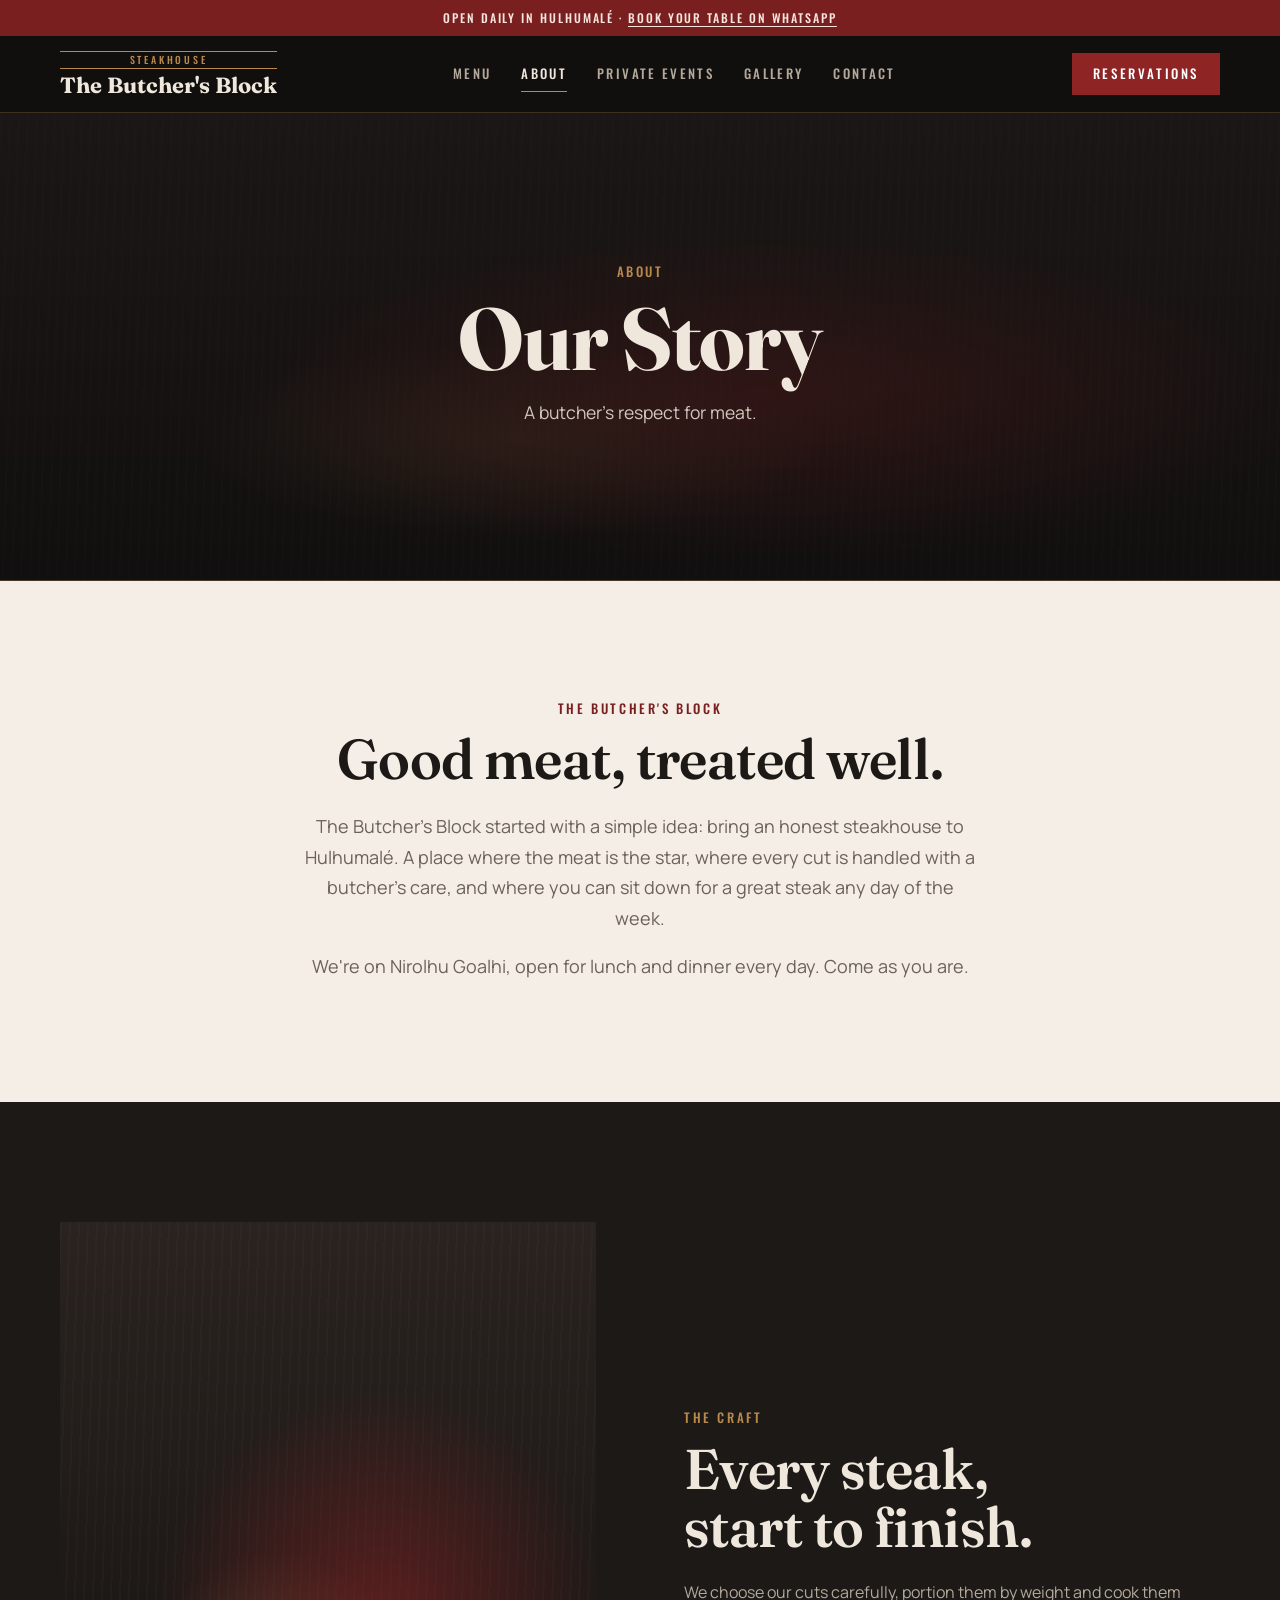
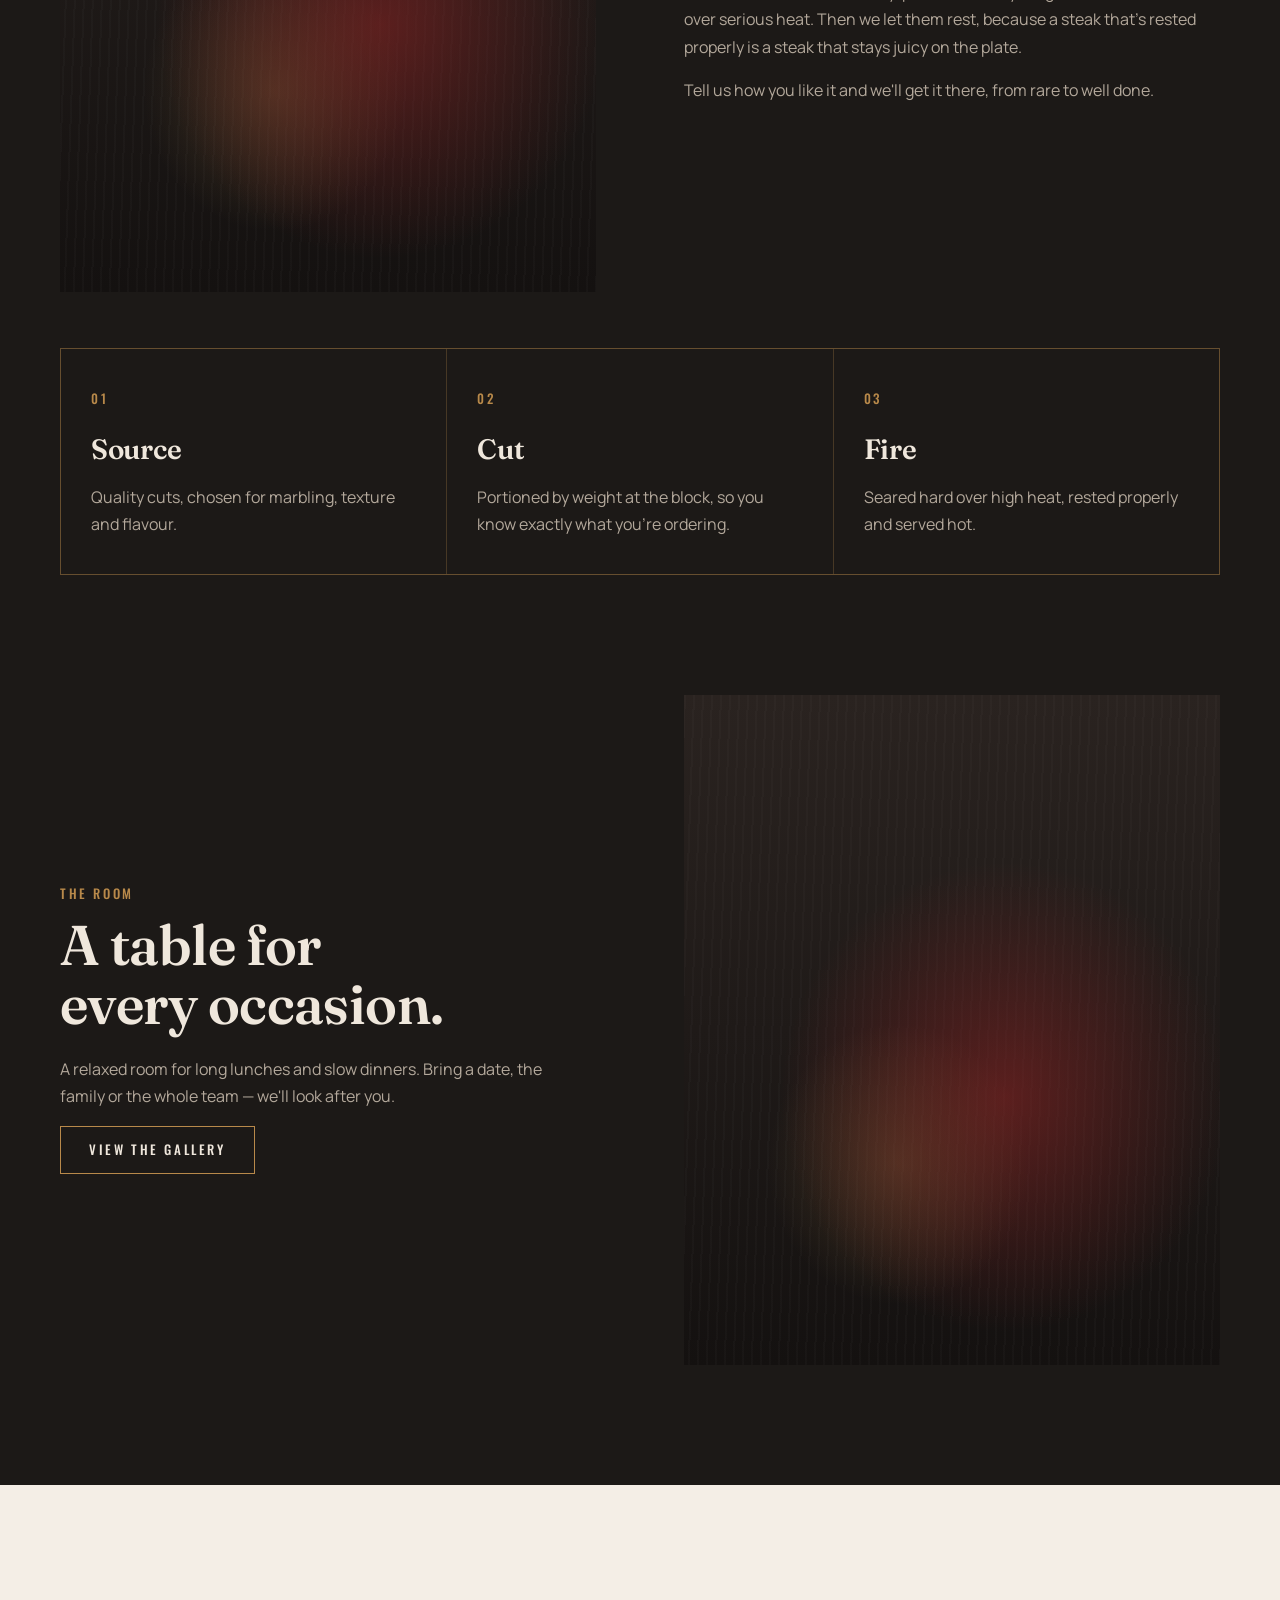
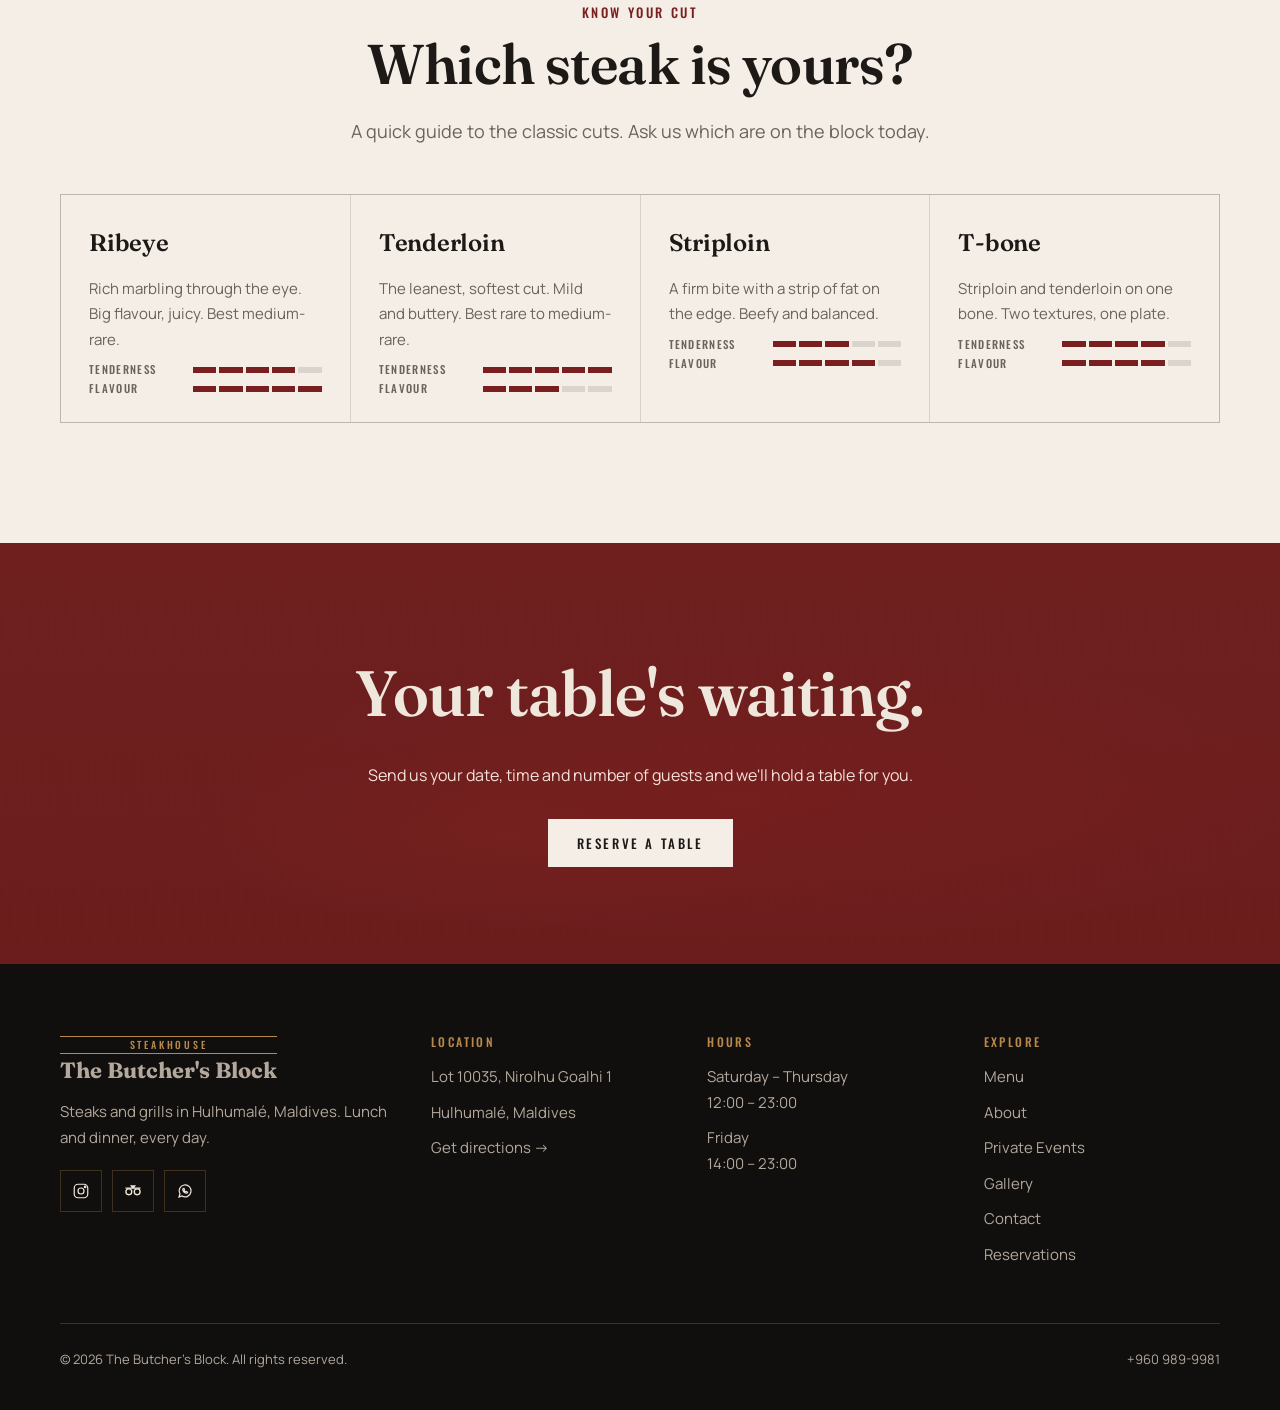
==== about.html @ bde35839 "Build The Butcher's Block multi-page website Home, Menu, About, Private Events, Gallery, Reservation" ====
<!doctype html>
<html lang="en" class="no-js">
<head>
<meta charset="utf-8">
<meta name="viewport" content="width=device-width,initial-scale=1,viewport-fit=cover">
<title>About | The Butcher's Block, Hulhumalé</title>
<meta name="description" content="The story of The Butcher&#x27;s Block, a steakhouse in Hulhumalé built on a butcher&#x27;s respect for meat.">
<meta property="og:title" content="About | The Butcher's Block, Hulhumalé">
<meta property="og:description" content="The story of The Butcher&#x27;s Block, a steakhouse in Hulhumalé built on a butcher&#x27;s respect for meat.">
<meta property="og:image" content="assets/images/hero.jpg">
<meta name="theme-color" content="#1C1917">
<link rel="icon" href="assets/images/favicon.png">
<link rel="preconnect" href="https://fonts.googleapis.com">
<link rel="preconnect" href="https://fonts.gstatic.com" crossorigin>
<link rel="stylesheet" href="https://fonts.googleapis.com/css2?family=Fraunces:ital,opsz,wght@0,9..144,500;0,9..144,600;0,9..144,700;1,9..144,500&family=Manrope:wght@400;600;700&family=Oswald:wght@500&display=swap">
<link rel="stylesheet" href="assets/css/style.css">
</head>
<body>
<a class="skip" href="#main">Skip to content</a>
<div class="announce">Open daily in Hulhumalé · <a href="reservations.html">Book your table on WhatsApp</a></div>
<header class="site-header"><div class="wrap">
  <a class="logo" href="index.html" aria-label="The Butcher's Block, home"><img src="assets/images/logo.png" alt="The Butcher's Block" width="160" height="52"><span class="wordmark"><span>STEAKHOUSE</span><strong>The Butcher's Block</strong></span></a>
  <nav class="main-nav" aria-label="Main"><ul><li><a href="menu.html">Menu</a></li><li><a href="about.html" aria-current="page">About</a></li><li><a href="private-events.html">Private Events</a></li><li><a href="gallery.html">Gallery</a></li><li><a href="contact.html">Contact</a></li></ul></nav>
  <a class="btn btn-primary btn-sm header-cta" href="reservations.html">Reservations</a>
  <button class="menu-toggle" type="button" aria-label="Open menu" aria-expanded="false" aria-controls="mobile-nav"><span></span></button>
</div></header>
<nav class="mobile-nav" id="mobile-nav" aria-label="Mobile">
  <ul><li><a href="index.html">Home</a></li><li><a href="menu.html">Menu</a></li><li><a href="about.html">About</a></li><li><a href="private-events.html">Private Events</a></li><li><a href="gallery.html">Gallery</a></li><li><a href="contact.html">Contact</a></li><li><a href="reservations.html">Reservations</a></li></ul>
  <div class="meta">
    <span class="status-pill" data-open-status>Checking hours…</span>
    <span>Lot 10035, Nirolhu Goalhi 1, Hulhumalé</span>
    <a href="tel:+9609899981">+960 989-9981</a>
  </div>
</nav>
<main id="main">
<section class="banner"><div class="photo" role="img" aria-label="Chef slicing a steak" style="--img:url('assets/images/about-banner.jpg')"></div><div class="wrap">
  <span class="eyebrow">About</span><h1>Our Story</h1><p>A butcher's respect for meat.</p>
</div></section>

<section class="section light"><div class="wrap intro reveal">
  <span class="eyebrow">The Butcher's Block</span>
  <h2>Good meat, treated well.</h2>
  <p class="muted">The Butcher's Block started with a simple idea: bring an honest steakhouse to Hulhumalé. A place where the meat is the star, where every cut is handled with a butcher's care, and where you can sit down for a great steak any day of the week.</p>
  <p class="muted">We're on Nirolhu Goalhi, open for lunch and dinner every day. Come as you are.</p>
</div></section>

<section class="section"><div class="wrap split reveal">
  <div class="photo" role="img" aria-label="Chef&#x27;s hands with knife and board" style="--img:url('assets/images/about-1.jpg')"></div>
  <div class="copy">
    <span class="eyebrow">The craft</span>
    <h2>Every steak, start to finish.</h2>
    <p>We choose our cuts carefully, portion them by weight and cook them over serious heat. Then we let them rest, because a steak that's rested properly is a steak that stays juicy on the plate.</p>
    <p>Tell us how you like it and we'll get it there, from rare to well done.</p>
  </div>
</div>
<div class="wrap">
  <div class="values reveal">
    <article><span class="num">01</span><h3>Source</h3><p>Quality cuts, chosen for marbling, texture and flavour.</p></article>
    <article><span class="num">02</span><h3>Cut</h3><p>Portioned by weight at the block, so you know exactly what you're ordering.</p></article>
    <article><span class="num">03</span><h3>Fire</h3><p>Seared hard over high heat, rested properly and served hot.</p></article>
  </div>
</div></section>

<section class="section" style="padding-top:0"><div class="wrap split reverse reveal">
  <div class="photo" role="img" aria-label="The dining room" style="--img:url('assets/images/about-2.jpg')"></div>
  <div class="copy">
    <span class="eyebrow">The room</span>
    <h2>A table for every occasion.</h2>
    <p>A relaxed room for long lunches and slow dinners. Bring a date, the family or the whole team — we'll look after you.</p>
    <div class="btn-row"><a class="btn btn-outline" href="gallery.html">View the gallery</a></div>
  </div>
</div></section>

<section class="section light"><div class="wrap">
  <div class="intro reveal" style="margin-bottom:48px"><span class="eyebrow">Know your cut</span><h2>Which steak is yours?</h2><p class="muted">A quick guide to the classic cuts. Ask us which are on the block today.</p></div>
  <div class="guide reveal">
    <article><h3>Ribeye</h3><p>Rich marbling through the eye. Big flavour, juicy. Best medium-rare.</p><div class="meter"><span>Tenderness</span><span class="bar"><i class="on"></i><i class="on"></i><i class="on"></i><i class="on"></i><i></i></span><span>Flavour</span><span class="bar"><i class="on"></i><i class="on"></i><i class="on"></i><i class="on"></i><i class="on"></i></span></div></article>
    <article><h3>Tenderloin</h3><p>The leanest, softest cut. Mild and buttery. Best rare to medium-rare.</p><div class="meter"><span>Tenderness</span><span class="bar"><i class="on"></i><i class="on"></i><i class="on"></i><i class="on"></i><i class="on"></i></span><span>Flavour</span><span class="bar"><i class="on"></i><i class="on"></i><i class="on"></i><i></i><i></i></span></div></article>
    <article><h3>Striploin</h3><p>A firm bite with a strip of fat on the edge. Beefy and balanced.</p><div class="meter"><span>Tenderness</span><span class="bar"><i class="on"></i><i class="on"></i><i class="on"></i><i></i><i></i></span><span>Flavour</span><span class="bar"><i class="on"></i><i class="on"></i><i class="on"></i><i class="on"></i><i></i></span></div></article>
    <article><h3>T-bone</h3><p>Striploin and tenderloin on one bone. Two textures, one plate.</p><div class="meter"><span>Tenderness</span><span class="bar"><i class="on"></i><i class="on"></i><i class="on"></i><i class="on"></i><i></i></span><span>Flavour</span><span class="bar"><i class="on"></i><i class="on"></i><i class="on"></i><i class="on"></i><i></i></span></div></article>
  </div>
</div></section>

<section class="cta-band"><div class="photo" role="img" aria-label="Steak on the grill" style="--img:url('assets/images/cta.jpg')"></div><div class="wrap reveal">
  <h2>Your table's waiting.</h2><p>Send us your date, time and number of guests and we'll hold a table for you.</p><a class="btn btn-light" href="reservations.html">Reserve a table</a>
</div></section>
</main>
<footer class="site-footer"><div class="wrap">
  <div class="cols">
    <div><a class="logo" href="index.html" aria-label="The Butcher's Block, home"><img src="assets/images/logo.png" alt="The Butcher's Block" width="160" height="52"><span class="wordmark"><span>STEAKHOUSE</span><strong>The Butcher's Block</strong></span></a><p>Steaks and grills in Hulhumalé, Maldives. Lunch and dinner, every day.</p>
      <div class="social"><a href="https://www.instagram.com/thebutchersblock.mv" target="_blank" rel="noopener" aria-label="Instagram"><svg width="18" height="18" viewBox="0 0 24 24" fill="none" stroke="currentColor" stroke-width="1.6"><rect x="3" y="3" width="18" height="18" rx="5"/><circle cx="12" cy="12" r="4"/><circle cx="17.5" cy="6.5" r="1" fill="currentColor"/></svg></a><a href="https://www.tripadvisor.com/Restaurant_Review-g1938013-d34587380-Reviews-The_Butcher_s_Block-Hulhumale.html" target="_blank" rel="noopener" aria-label="TripAdvisor"><svg width="20" height="20" viewBox="0 0 24 24" fill="none" stroke="currentColor" stroke-width="1.6"><circle cx="7" cy="13" r="3.5"/><circle cx="17" cy="13" r="3.5"/><path d="M3 8.5h18M12 8.5 10 6h4z"/></svg></a><a href="https://wa.me/9609899981" target="_blank" rel="noopener" aria-label="WhatsApp"><svg width="18" height="18" viewBox="0 0 24 24" fill="none" stroke="currentColor" stroke-width="1.6"><path d="M4 20l1.3-4A8 8 0 1 1 8 18.7z"/><path d="M9 9.5c0 3 2.5 5.5 5.5 5.5l1-1.5-2-1-1 .8a4 4 0 0 1-1.8-1.8l.8-1-1-2z"/></svg></a></div>
    </div>
    <div><h4>Location</h4><ul><li>Lot 10035, Nirolhu Goalhi 1</li><li>Hulhumalé, Maldives</li><li><a href="https://www.google.com/maps/search/?api=1&query=The+Butcher%27s+Block+Hulhumale" target="_blank" rel="noopener">Get directions →</a></li></ul></div>
    <div><h4>Hours</h4><ul><li>Saturday – Thursday<br>12:00 – 23:00</li><li>Friday<br>14:00 – 23:00</li></ul></div>
    <div><h4>Explore</h4><ul><li><a href="menu.html">Menu</a></li><li><a href="about.html">About</a></li><li><a href="private-events.html">Private Events</a></li><li><a href="gallery.html">Gallery</a></li><li><a href="contact.html">Contact</a></li><li><a href="reservations.html">Reservations</a></li></ul></div>
  </div>
  <div class="legal"><span>© <span data-year>2026</span> The Butcher's Block. All rights reserved.</span><span><a href="tel:+9609899981">+960 989-9981</a></span></div>
</div></footer>
<nav class="dock" aria-label="Quick actions">
  <a href="menu.html"><svg width="20" height="20" viewBox="0 0 24 24" fill="none" stroke="currentColor" stroke-width="1.6"><path d="M5 4h14v16H5zM8 8h8M8 12h8M8 16h5"/></svg>Menu</a>
  <a href="tel:+9609899981"><svg width="20" height="20" viewBox="0 0 24 24" fill="none" stroke="currentColor" stroke-width="1.6"><path d="M5 4h4l2 5-3 2a11 11 0 0 0 5 5l2-3 5 2v4a2 2 0 0 1-2 2A16 16 0 0 1 3 6a2 2 0 0 1 2-2z"/></svg>Call</a>
  <a href="https://www.google.com/maps/search/?api=1&query=The+Butcher%27s+Block+Hulhumale" target="_blank" rel="noopener"><svg width="20" height="20" viewBox="0 0 24 24" fill="none" stroke="currentColor" stroke-width="1.6"><path d="M12 21s-7-6.2-7-11a7 7 0 0 1 14 0c0 4.8-7 11-7 11z"/><circle cx="12" cy="10" r="2.5"/></svg>Directions</a>
  <a class="res" href="reservations.html">Reserve</a>
</nav>
<script src="assets/js/main.js"></script>
</body>
</html>
---- assets/css/style.css ----
/* The Butcher's Block — site styles */
:root{
  --oxblood:#7A1F1F; --charcoal:#1C1917; --smoke:#26211E; --ink:#110f0e;
  --brass:#B8894A; --bone:#F4EEE6; --ash:#6B625A; --ember:#8E2424; --ember-h:#6E1A1A;
  --on-dark:#EFE7DC; --on-dark-muted:#B3A89B; --line:rgba(184,137,74,.28); --line-light:rgba(28,25,23,.14);
  --display:"Fraunces", Georgia, "Times New Roman", serif;
  --label:"Oswald", "Arial Narrow", Arial, sans-serif;
  --body:"Manrope", system-ui, -apple-system, "Segoe UI", sans-serif;
  --ease:cubic-bezier(.2,.7,.2,1);
  --gut:16px; --header:76px;
  /* Placeholder shown wherever a photo file is not yet in assets/images */
  --ph:radial-gradient(60% 50% at 60% 60%, rgba(142,36,36,.55), transparent 70%),
       radial-gradient(35% 30% at 40% 70%, rgba(184,137,74,.25), transparent 70%),
       repeating-linear-gradient(92deg, rgba(255,255,255,.02) 0 2px, transparent 2px 9px),
       linear-gradient(180deg,#2a2320,#141110);
}
@media (min-width:768px){:root{--gut:40px}}
*{box-sizing:border-box}
html{scroll-behavior:smooth}
body{margin:0;background:var(--charcoal);color:var(--on-dark);font:400 16px/1.7 var(--body);-webkit-font-smoothing:antialiased;overflow-x:hidden}
img{max-width:100%;display:block}
a{color:inherit}
h1,h2,h3,h4{font-family:var(--display);font-weight:600;margin:0;letter-spacing:-.01em;text-wrap:balance}
p{margin:0 0 1em}
p:last-child{margin-bottom:0}
.wrap{max-width:1240px;margin-inline:auto;padding-inline:var(--gut)}
.narrow{max-width:820px}
.eyebrow{font:500 13px/1.2 var(--label);letter-spacing:.2em;text-transform:uppercase;color:var(--brass);margin-bottom:14px;display:block}
.skip{position:absolute;left:-999px}.skip:focus{left:16px;top:16px;z-index:999;background:var(--bone);color:var(--charcoal);padding:8px 12px}
:focus-visible{outline:2px solid var(--brass);outline-offset:3px}

/* ---------- Announcement bar ---------- */
.announce{background:var(--oxblood);color:#F6E6DF;font:500 12px/1.3 var(--label);letter-spacing:.16em;text-transform:uppercase;text-align:center;padding:10px var(--gut)}
.announce a{text-decoration:underline;text-underline-offset:3px}

/* ---------- Header ---------- */
.site-header{position:sticky;top:0;z-index:60;background:rgba(17,15,14,.96);backdrop-filter:blur(8px);border-bottom:1px solid var(--line)}
.site-header .wrap{display:flex;align-items:center;justify-content:space-between;height:var(--header);gap:20px}
.logo{display:flex;align-items:center;text-decoration:none;flex:none}
.logo img{height:52px;width:auto;display:none}
.logo .wordmark{display:flex;flex-direction:column;align-items:center;line-height:1}
.logo.has-img img{display:block}
.logo.has-img .wordmark{display:none}
.wordmark span{font:500 10px/1 var(--label);letter-spacing:.28em;color:var(--brass);border-block:1px solid var(--brass);padding-block:3px;width:100%;text-align:center}
.wordmark strong{font-family:var(--display);font-size:22px;font-weight:700;margin-top:5px;white-space:nowrap}
.main-nav{display:none}
.main-nav ul{list-style:none;margin:0;padding:0;display:flex;gap:30px}
.main-nav a{font:500 13px/1 var(--label);letter-spacing:.18em;text-transform:uppercase;text-decoration:none;color:var(--on-dark-muted);padding-block:8px;border-bottom:1px solid transparent;transition:color .2s,border-color .2s}
.main-nav a:hover,.main-nav a[aria-current="page"]{color:var(--on-dark);border-bottom-color:var(--brass)}
.header-cta{display:none}

.menu-toggle{background:none;border:0;color:var(--on-dark);width:48px;height:48px;display:grid;place-items:center;cursor:pointer;margin-right:-10px}
.menu-toggle span,.menu-toggle span::before,.menu-toggle span::after{display:block;width:26px;height:2px;background:currentColor;position:relative;transition:transform .3s var(--ease),background .2s}
.menu-toggle span::before,.menu-toggle span::after{content:"";position:absolute;left:0}
.menu-toggle span::before{top:-8px}.menu-toggle span::after{top:8px}
.nav-open .menu-toggle span{background:transparent}
.nav-open .menu-toggle span::before{transform:translateY(8px) rotate(45deg)}
.nav-open .menu-toggle span::after{transform:translateY(-8px) rotate(-45deg)}
@media (min-width:1080px){.main-nav,.header-cta{display:flex}.menu-toggle{display:none}}

.mobile-nav{position:fixed;inset:var(--header) 0 0 0;background:var(--ink);z-index:55;display:flex;flex-direction:column;justify-content:space-between;padding:32px var(--gut) calc(32px + env(safe-area-inset-bottom,0px));transform:translateX(100%);transition:transform .4s var(--ease);overflow-y:auto}
.nav-open .mobile-nav{transform:none}
.mobile-nav ul{list-style:none;margin:0;padding:0}
.mobile-nav li{border-bottom:1px solid var(--line)}
.mobile-nav a{display:block;padding:16px 0;font-family:var(--display);font-size:28px;text-decoration:none}
.mobile-nav .meta{color:var(--on-dark-muted);font-size:14px;margin-top:28px;display:grid;gap:14px}
@media (min-width:1080px){.mobile-nav{display:none}}
body.nav-open{overflow:hidden}

/* ---------- Buttons ---------- */
.btn{display:inline-flex;align-items:center;justify-content:center;gap:8px;min-height:48px;padding:0 28px;border-radius:0;font:500 13px/1 var(--label);letter-spacing:.2em;text-transform:uppercase;text-decoration:none;border:1px solid transparent;cursor:pointer;transition:background .2s,border-color .2s,color .2s}
.btn-primary{background:var(--ember);color:#fff}
.btn-primary:hover{background:var(--ember-h)}
.btn-outline{border-color:var(--brass);color:var(--on-dark);background:transparent}
.btn-outline:hover{background:rgba(184,137,74,.14)}
.btn-light{background:var(--bone);color:var(--charcoal)}
.btn-light:hover{background:#fff}
.btn-sm{min-height:42px;padding:0 20px}
.btn-row{display:flex;flex-wrap:wrap;gap:12px}
.textlink{font:500 13px/1 var(--label);letter-spacing:.18em;text-transform:uppercase;color:var(--brass);text-decoration:none;border-bottom:1px solid currentColor;padding-bottom:4px}
.textlink:hover{color:var(--on-dark)}

/* ---------- Photos (with built-in placeholder) ---------- */
.photo{position:relative;background-color:#1a1614;background-image:var(--img),var(--ph);background-size:cover;background-position:center;overflow:hidden}

/* ---------- Hero (home) ---------- */
.hero{position:relative;min-height:calc(100svh - var(--header) - 38px);display:grid;align-items:end;isolation:isolate}
.hero .photo{position:absolute;inset:0;z-index:-2}
.hero::after{content:"";position:absolute;inset:0;z-index:-1;background:linear-gradient(180deg,rgba(17,15,14,.25) 0%,rgba(17,15,14,.35) 45%,rgba(17,15,14,.92) 100%)}
.hero .wrap{padding-block:120px 72px;width:100%}
.hero h1{font-size:clamp(3rem,9vw,7rem);line-height:.95;font-weight:700;max-width:12ch}
.hero h1 em{font-style:italic;font-weight:500;color:var(--brass)}
.hero p.sub{font-size:clamp(1.05rem,2.2vw,1.3rem);color:var(--on-dark);opacity:.88;max-width:42ch;margin:22px 0 32px}

/* ---------- Page banner (interior pages) ---------- */
.banner{position:relative;min-height:clamp(320px,52vh,560px);display:grid;place-items:center;text-align:center;isolation:isolate;border-bottom:1px solid var(--line)}
.banner .photo{position:absolute;inset:0;z-index:-2}
.banner::after{content:"";position:absolute;inset:0;z-index:-1;background:rgba(17,15,14,.58)}
.banner .wrap{padding-block:80px}
.banner h1{font-size:clamp(2.75rem,8vw,5.5rem);line-height:1;font-weight:700}
.banner p{margin-top:16px;color:var(--on-dark);opacity:.85;font-size:1.1rem}

/* ---------- Sections ---------- */
.section{padding-block:80px}
@media (min-width:768px){.section{padding-block:120px}}
.section.tight{padding-block:64px}
.light{background:var(--bone);color:var(--charcoal)}
.light .eyebrow{color:var(--oxblood)}
.light .muted{color:var(--ash)}
.light .btn-outline{color:var(--charcoal);border-color:var(--charcoal)}
.light .btn-outline:hover{background:rgba(28,25,23,.06)}
.light .textlink{color:var(--oxblood)}
.muted{color:var(--on-dark-muted)}
.section h2{font-size:clamp(2.1rem,5vw,3.5rem);line-height:1.05;margin-bottom:22px}
.center{text-align:center}
.center .btn-row{justify-content:center}
.intro{max-width:760px;margin-inline:auto;text-align:center}
.intro p{font-size:1.125rem}
.divider{width:56px;height:1px;background:var(--brass);margin:28px auto}

/* Split: image + text, alternating */
.split{display:grid;gap:40px;align-items:center}
.split .photo{aspect-ratio:4/5}
.split .copy{max-width:520px}
.split .copy p{color:var(--on-dark-muted)}
.light .split .copy p{color:var(--ash)}
@media (min-width:900px){
  .split{grid-template-columns:1fr 1fr;gap:88px}
  .split.reverse .photo{order:2}
}

/* Feature tiles (home: explore) */
.tiles{display:grid;gap:16px}
@media (min-width:768px){.tiles{grid-template-columns:repeat(3,1fr)}}
.tile{position:relative;color:var(--on-dark);display:grid;align-items:end;aspect-ratio:3/4;text-decoration:none;isolation:isolate;overflow:hidden}
.tile .photo{position:absolute;inset:0;z-index:-2;transition:transform .8s var(--ease)}
.tile::after{content:"";position:absolute;inset:0;z-index:-1;background:linear-gradient(180deg,transparent 35%,rgba(17,15,14,.9))}
.tile:hover .photo{transform:scale(1.05)}
.tile .inner{padding:28px}
.tile .textlink{color:var(--brass)}
.tile h3{font-size:2rem;margin-bottom:10px}

/* Quote */
.quote{font-family:var(--display);font-style:italic;font-weight:500;font-size:clamp(1.6rem,3.6vw,2.6rem);line-height:1.25;max-width:24ch;margin:0 auto}
.quote-by{margin-top:24px;font:500 13px/1 var(--label);letter-spacing:.2em;text-transform:uppercase;color:var(--brass)}

/* Info strip (hours / address / contact) */
.info-strip{display:grid;gap:32px;text-align:center}
@media (min-width:768px){.info-strip{grid-template-columns:repeat(3,1fr)}}
.info-strip h3{font:500 13px/1 var(--label);letter-spacing:.2em;text-transform:uppercase;color:var(--oxblood);margin-bottom:14px}
.info-strip p{margin:0}

/* Values / method list */
.values{display:grid;gap:1px;background:var(--line);border:1px solid var(--line);margin-top:56px}
@media (min-width:768px){.values{grid-template-columns:repeat(3,1fr)}}
.values article{background:var(--charcoal);padding:36px 30px}
.values .num{font:500 13px/1 var(--label);letter-spacing:.2em;color:var(--brass)}
.values h3{font-size:1.75rem;margin:14px 0 10px}
.values p{color:var(--on-dark-muted);margin:0}

/* Cut guide */
.guide{display:grid;gap:1px;background:var(--line-light);border:1px solid var(--line-light)}
@media (min-width:600px){.guide{grid-template-columns:repeat(2,1fr)}}
@media (min-width:1024px){.guide{grid-template-columns:repeat(4,1fr)}}
.guide article{background:var(--bone);padding:28px;display:grid;gap:12px;align-content:start}
.guide h3{font-size:1.5rem}
.guide p{font-size:15px;color:var(--ash);margin:0}
.meter{display:grid;grid-template-columns:92px 1fr;gap:8px 12px;align-items:center;font:500 11px/1 var(--label);letter-spacing:.12em;text-transform:uppercase;color:var(--ash)}
.bar{display:grid;grid-template-columns:repeat(5,1fr);gap:3px}
.bar i{height:6px;background:rgba(28,25,23,.12)}
.bar i.on{background:var(--oxblood)}

/* ---------- Menu page ---------- */
.menu-tabs{display:flex;gap:4px;overflow-x:auto;justify-content:flex-start;border-bottom:1px solid var(--line);margin-bottom:48px;scrollbar-width:none;position:sticky;top:var(--header);background:var(--charcoal);z-index:5}
.menu-tabs::-webkit-scrollbar{display:none}
@media (min-width:768px){.menu-tabs{justify-content:center}}
.menu-tabs a{font:500 13px/1 var(--label);letter-spacing:.18em;text-transform:uppercase;text-decoration:none;color:var(--on-dark-muted);padding:18px 16px;border-bottom:2px solid transparent;white-space:nowrap}
.menu-tabs a:hover,.menu-tabs a.active{color:var(--on-dark);border-bottom-color:var(--ember)}
.menu-section{max-width:880px;margin:0 auto 80px;scroll-margin-top:calc(var(--header) + 72px)}
.menu-section > header{text-align:center;margin-bottom:40px}
.menu-section h2{font-size:clamp(2rem,4.5vw,3rem);margin-bottom:10px}
.menu-items{list-style:none;margin:0;padding:0;display:grid;gap:0}
@media (min-width:768px){.menu-items.two{grid-template-columns:1fr 1fr;column-gap:56px}}
.menu-items li{padding-block:20px;border-bottom:1px dashed rgba(184,137,74,.3)}
.menu-items .row{display:flex;align-items:baseline;gap:10px}
.menu-items .name{font-family:var(--display);font-size:1.25rem;font-weight:600}
.menu-items .lead{flex:1;border-bottom:2px dotted rgba(184,137,74,.35);transform:translateY(-5px);min-width:20px}
.menu-items .price{font:500 15px/1 var(--label);letter-spacing:.08em;color:var(--brass);font-variant-numeric:tabular-nums;white-space:nowrap}
.menu-items .desc{color:var(--on-dark-muted);font-size:15px;margin:6px 0 0}
.menu-items .tags{display:flex;gap:6px;margin-top:8px;flex-wrap:wrap}
.menu-items .tag{font:500 10px/1 var(--label);letter-spacing:.14em;text-transform:uppercase;border:1px solid var(--line);color:var(--brass);padding:4px 7px}
.menu-note{text-align:center;color:var(--on-dark-muted);font-size:14px;max-width:640px;margin:0 auto}

/* ---------- Gallery ---------- */
.gallery{display:grid;grid-template-columns:repeat(2,1fr);gap:8px}
@media (min-width:900px){.gallery{grid-template-columns:repeat(4,1fr);gap:12px}}
.gallery button{padding:0;border:0;background:none;cursor:zoom-in;aspect-ratio:1;display:block}
.gallery button.tall{grid-row:span 2;aspect-ratio:auto}
.gallery button.wide{grid-column:span 2;aspect-ratio:2/1}
.gallery .photo{width:100%;height:100%;transition:opacity .3s}
.gallery button:hover .photo{opacity:.85}
.lightbox{position:fixed;inset:0;z-index:100;background:rgba(10,9,8,.95);display:none;place-items:center;padding:24px}
.lightbox.open{display:grid}
.lightbox .photo{width:min(92vw,1100px);aspect-ratio:3/2;max-height:84vh}
.lightbox button{position:absolute;background:none;border:0;color:var(--on-dark);font-size:34px;width:56px;height:56px;cursor:pointer}
.lightbox .lb-close{top:12px;right:12px}
.lightbox .lb-prev{left:8px;top:50%;transform:translateY(-50%)}
.lightbox .lb-next{right:8px;top:50%;transform:translateY(-50%)}

/* ---------- Forms ---------- */
.form{display:grid;gap:18px}
.form .grid2{display:grid;grid-template-columns:1fr 1fr;gap:14px}
label{display:grid;gap:8px;font:500 12px/1 var(--label);letter-spacing:.14em;text-transform:uppercase;color:var(--on-dark-muted)}
.light label{color:var(--ash)}
input,select,textarea{font:400 16px var(--body);color:var(--on-dark);background:var(--smoke);border:1px solid var(--line);border-radius:0;min-height:50px;padding:10px 14px;width:100%}
.light input,.light select,.light textarea{background:#fff;color:var(--charcoal);border-color:rgba(28,25,23,.22)}
textarea{min-height:110px;resize:vertical}
.err{color:#E08A7A;font:600 14px var(--body);margin:0}
.light .err{color:var(--oxblood)}
.preview{background:var(--ink);border:1px solid var(--line);padding:18px;font-size:15px;white-space:pre-wrap;color:var(--on-dark)}
.form-card{background:var(--smoke);border:1px solid var(--line);padding:clamp(24px,4vw,44px)}
.light .form-card{background:#fff;border-color:rgba(28,25,23,.12)}

/* Reservations */
.res-grid{display:grid;gap:48px}
@media (min-width:960px){.res-grid{grid-template-columns:1fr 1.1fr;gap:80px;align-items:start}}
.hours{width:100%;border-collapse:collapse;font-variant-numeric:tabular-nums;font-size:15px}
.hours td{padding:10px 0;border-bottom:1px solid var(--line)}
.light .hours td{border-bottom-color:var(--line-light)}
.hours td:last-child{text-align:right}
.hours tr.today td{font-weight:700;color:var(--brass)}
.light .hours tr.today td{color:var(--oxblood)}
.status-pill{display:inline-flex;align-items:center;gap:8px;font:500 12px/1 var(--label);letter-spacing:.16em;text-transform:uppercase;border:1px solid var(--line);padding:8px 12px}
.dot{width:8px;height:8px;border-radius:50%;background:var(--brass)}
.dot.open{background:#5BAE6A}

/* FAQ */
details{border-bottom:1px solid var(--line-light)}
summary{cursor:pointer;padding-block:20px;font-family:var(--display);font-size:1.2rem;font-weight:600;list-style:none;display:flex;justify-content:space-between;gap:12px}
summary::-webkit-details-marker{display:none}
summary::after{content:"+";color:var(--oxblood);font-family:var(--body);font-weight:700}
details[open] summary::after{content:"–"}
details p{padding-bottom:20px;color:var(--ash);margin:0}

/* Contact */
.contact-grid{display:grid;gap:48px}
@media (min-width:900px){.contact-grid{grid-template-columns:1fr 1fr;gap:80px}}
.contact-list{display:grid;gap:28px}
.contact-list h3{font:500 13px/1 var(--label);letter-spacing:.2em;text-transform:uppercase;color:var(--brass);margin-bottom:10px}
.contact-list p{margin:0}
.contact-list a{text-decoration:none;border-bottom:1px solid var(--line)}
.contact-list a:hover{border-bottom-color:var(--brass)}
.map{width:100%;aspect-ratio:16/10;border:0;display:block;filter:grayscale(.35) contrast(1.05)}
.map-wrap{border:1px solid var(--line);background:var(--smoke)}

/* Private events */
.event-types{display:grid;gap:24px}
@media (min-width:768px){.event-types{grid-template-columns:repeat(3,1fr)}}
.event-types article{display:grid;gap:0;align-content:start;background:var(--smoke);border:1px solid var(--line)}
.event-types .photo{aspect-ratio:4/3}
.event-types .body{padding:28px}
.event-types h3{font-size:1.6rem;margin-bottom:10px}
.event-types p{color:var(--on-dark-muted);margin:0}

/* ---------- CTA band ---------- */
.cta-band{position:relative;isolation:isolate;text-align:center}
.cta-band .photo{position:absolute;inset:0;z-index:-2}
.cta-band::after{content:"";position:absolute;inset:0;z-index:-1;background:rgba(122,31,31,.86)}
.cta-band .wrap{padding-block:96px}
.cta-band h2{font-size:clamp(2.3rem,6vw,4rem);margin-bottom:14px}
.cta-band p{color:#F6E2DA;margin-bottom:30px}

/* ---------- Instagram strip ---------- */
.insta{display:grid;grid-template-columns:repeat(3,1fr);gap:4px}
@media (min-width:768px){.insta{grid-template-columns:repeat(6,1fr)}}
.insta a{aspect-ratio:1;display:block}
.insta .photo{width:100%;height:100%;transition:opacity .3s}
.insta a:hover .photo{opacity:.75}

/* ---------- Footer ---------- */
.site-footer{background:var(--ink);border-top:1px solid var(--line);color:var(--on-dark-muted);font-size:15px;padding-block:72px 40px}
.site-footer .cols{display:grid;gap:40px}
@media (min-width:768px){.site-footer .cols{grid-template-columns:1.4fr 1fr 1fr 1fr}}
.site-footer h4{font:500 12px/1 var(--label);letter-spacing:.2em;text-transform:uppercase;color:var(--brass);margin:0 0 16px}
.site-footer ul{list-style:none;margin:0;padding:0;display:grid;gap:10px}
.site-footer a{text-decoration:none}
.site-footer a:hover{color:var(--on-dark)}
.site-footer .logo{margin-bottom:18px}
.social{display:flex;gap:10px;margin-top:20px}
.social a{width:42px;height:42px;display:grid;place-items:center;border:1px solid var(--line);color:var(--on-dark)}
.social a:hover{border-color:var(--brass);color:var(--brass)}
.legal{margin-top:56px;padding-top:24px;border-top:1px solid var(--line);font-size:13px;display:flex;flex-wrap:wrap;gap:12px;justify-content:space-between}
@media (max-width:899px){.site-footer{padding-bottom:120px}}

/* ---------- Mobile quick-action dock ---------- */
.dock{position:fixed;left:0;right:0;bottom:0;z-index:50;background:rgba(17,15,14,.97);border-top:1px solid var(--line);padding:8px var(--gut) calc(8px + env(safe-area-inset-bottom,0px));display:grid;grid-template-columns:repeat(3,1fr) 1.4fr;gap:6px}
.dock a{display:grid;justify-items:center;gap:4px;font:600 11px/1 var(--body);text-decoration:none;color:var(--on-dark-muted);padding-block:6px}
.dock a.res{background:var(--ember);color:#fff;grid-auto-flow:column;align-items:center;font:500 12px/1 var(--label);letter-spacing:.16em;text-transform:uppercase}
@media (min-width:900px){.dock{display:none}}
.nav-open .dock{display:none}

/* ---------- Reveal on scroll ---------- */
.reveal{opacity:0;transform:translateY(24px);transition:opacity .9s var(--ease),transform .9s var(--ease)}
.reveal.in{opacity:1;transform:none}
.no-js .reveal{opacity:1;transform:none}
@media (prefers-reduced-motion:reduce){.reveal{opacity:1;transform:none;transition:none}html{scroll-behavior:auto}}
@media (max-width:420px){.wordmark strong{font-size:18px}.logo img{height:44px}.site-header .btn{display:none}}
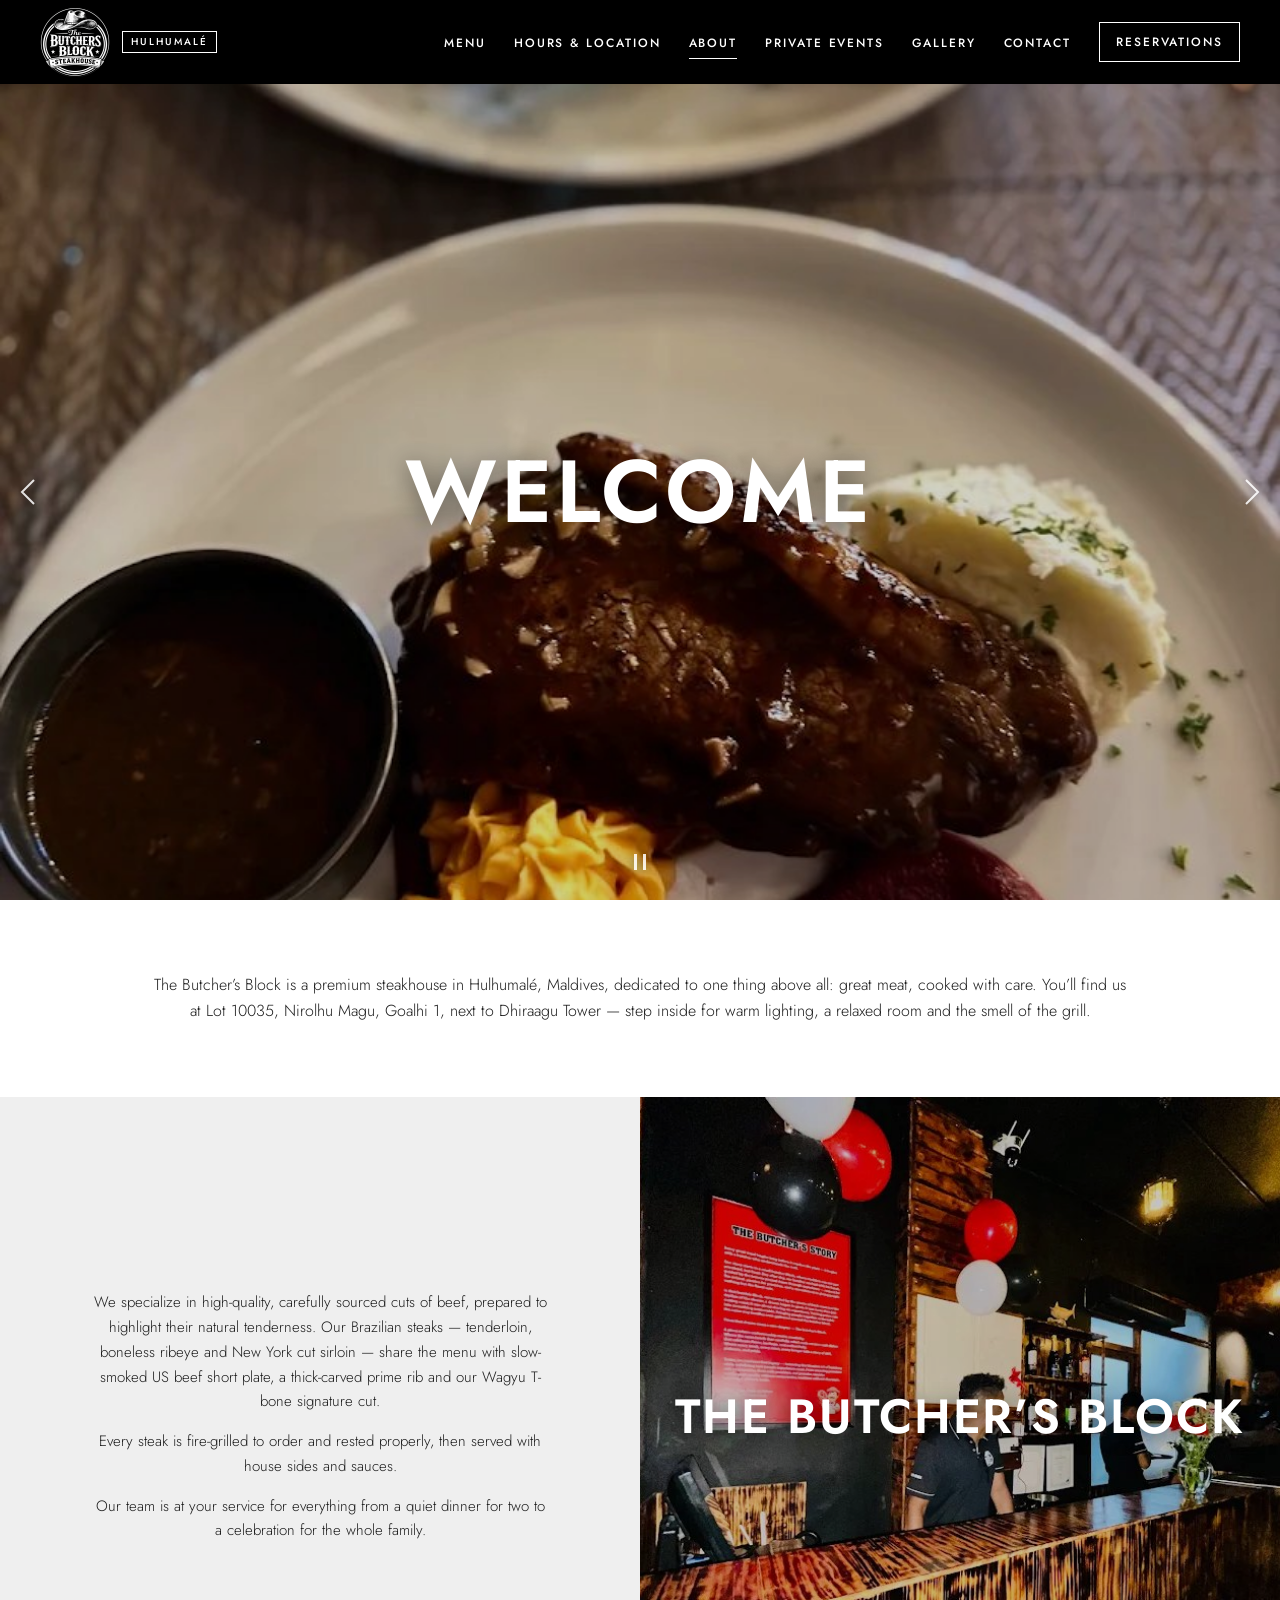
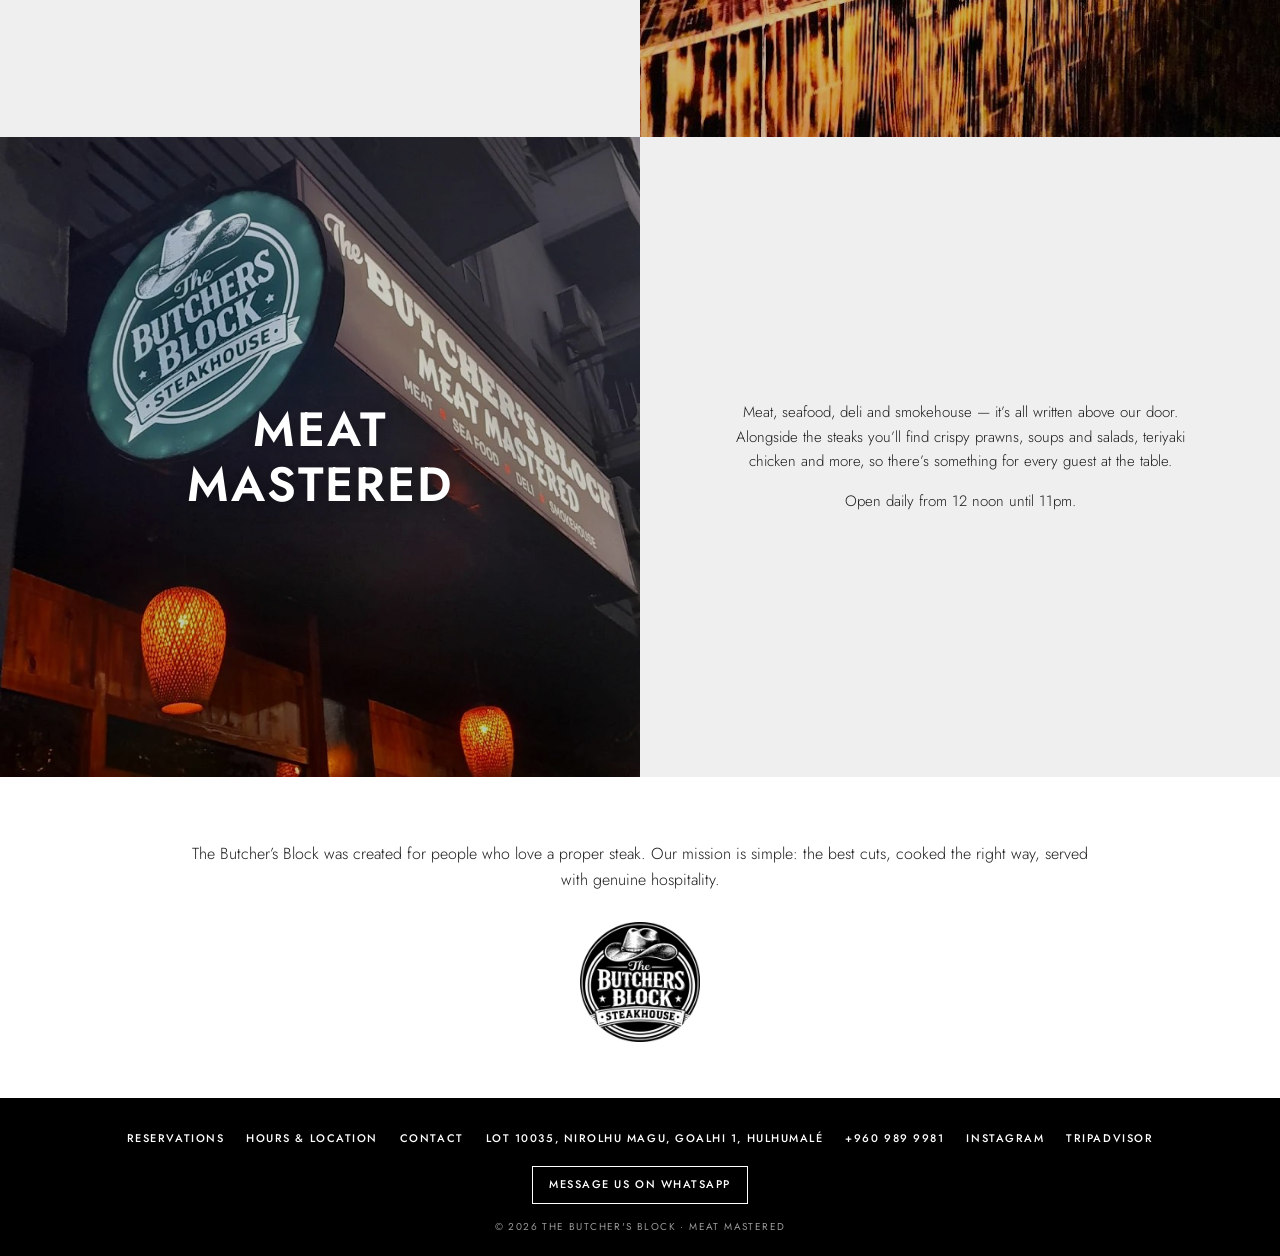
==== commit 343c0046: "Redesign site to match thelanding.nyc layout, add real photos and logo Rebuild every page in the ref" ====
--- a/about.html
+++ b/about.html
@@ -4,104 +4,57 @@
 <meta charset="utf-8">
 <meta name="viewport" content="width=device-width,initial-scale=1,viewport-fit=cover">
 <title>About | The Butcher's Block, Hulhumalé</title>
-<meta name="description" content="The story of The Butcher&#x27;s Block, a steakhouse in Hulhumalé built on a butcher&#x27;s respect for meat.">
+<meta name="description" content="About The Butcher&#x27;s Block, a premium steakhouse in Hulhumalé, Maldives serving carefully sourced, fire-grilled cuts of beef.">
+<meta property="og:type" content="restaurant">
 <meta property="og:title" content="About | The Butcher's Block, Hulhumalé">
-<meta property="og:description" content="The story of The Butcher&#x27;s Block, a steakhouse in Hulhumalé built on a butcher&#x27;s respect for meat.">
-<meta property="og:image" content="assets/images/hero.jpg">
-<meta name="theme-color" content="#1C1917">
-<link rel="icon" href="assets/images/favicon.png">
+<meta property="og:description" content="About The Butcher&#x27;s Block, a premium steakhouse in Hulhumalé, Maldives serving carefully sourced, fire-grilled cuts of beef.">
+<meta property="og:image" content="assets/images/bar.jpg">
+<meta name="theme-color" content="#000000">
+<link rel="icon" type="image/png" href="assets/images/favicon.png">
+<link rel="apple-touch-icon" href="assets/images/apple-touch-icon.png">
 <link rel="preconnect" href="https://fonts.googleapis.com">
 <link rel="preconnect" href="https://fonts.gstatic.com" crossorigin>
-<link rel="stylesheet" href="https://fonts.googleapis.com/css2?family=Fraunces:ital,opsz,wght@0,9..144,500;0,9..144,600;0,9..144,700;1,9..144,500&family=Manrope:wght@400;600;700&family=Oswald:wght@500&display=swap">
+<link rel="stylesheet" href="https://fonts.googleapis.com/css2?family=Jost:wght@300;400;500;600;700&display=swap">
 <link rel="stylesheet" href="assets/css/style.css">
 </head>
 <body>
 <a class="skip" href="#main">Skip to content</a>
-<div class="announce">Open daily in Hulhumalé · <a href="reservations.html">Book your table on WhatsApp</a></div>
 <header class="site-header"><div class="wrap">
-  <a class="logo" href="index.html" aria-label="The Butcher's Block, home"><img src="assets/images/logo.png" alt="The Butcher's Block" width="160" height="52"><span class="wordmark"><span>STEAKHOUSE</span><strong>The Butcher's Block</strong></span></a>
-  <nav class="main-nav" aria-label="Main"><ul><li><a href="menu.html">Menu</a></li><li><a href="about.html" aria-current="page">About</a></li><li><a href="private-events.html">Private Events</a></li><li><a href="gallery.html">Gallery</a></li><li><a href="contact.html">Contact</a></li></ul></nav>
-  <a class="btn btn-primary btn-sm header-cta" href="reservations.html">Reservations</a>
-  <button class="menu-toggle" type="button" aria-label="Open menu" aria-expanded="false" aria-controls="mobile-nav"><span></span></button>
+  <a class="brand" href="index.html" aria-label="The Butcher's Block, home"><img src="assets/images/logo.png" alt="The Butcher's Block Steakhouse" width="70" height="70"><span class="tag">Hulhumalé</span></a>
+  <nav class="main-nav" aria-label="Main"><ul><li><a href="menu.html">Menu</a></li><li><a href="hours-location.html">Hours &amp; Location</a></li><li><a href="about.html" aria-current="page">About</a></li><li><a href="private-events.html">Private Events</a></li><li><a href="gallery.html">Gallery</a></li><li><a href="contact.html">Contact</a></li><li><a class="btn" href="reservations.html">Reservations</a></li></ul></nav>
+  <button class="menu-toggle" type="button" data-nav-open aria-label="Open menu" aria-expanded="false" aria-controls="overlay-nav"><span></span></button>
 </div></header>
-<nav class="mobile-nav" id="mobile-nav" aria-label="Mobile">
-  <ul><li><a href="index.html">Home</a></li><li><a href="menu.html">Menu</a></li><li><a href="about.html">About</a></li><li><a href="private-events.html">Private Events</a></li><li><a href="gallery.html">Gallery</a></li><li><a href="contact.html">Contact</a></li><li><a href="reservations.html">Reservations</a></li></ul>
-  <div class="meta">
-    <span class="status-pill" data-open-status>Checking hours…</span>
-    <span>Lot 10035, Nirolhu Goalhi 1, Hulhumalé</span>
-    <a href="tel:+9609899981">+960 989-9981</a>
-  </div>
+<nav class="overlay-nav" id="overlay-nav" aria-label="Site">
+  <button class="close" type="button" data-nav-close aria-label="Close menu">×</button>
+  <ul><li><a href="index.html">Home</a></li><li><a href="menu.html">Menu</a></li><li><a href="hours-location.html">Hours &amp; Location</a></li><li><a href="about.html" aria-current="page">About</a></li><li><a href="private-events.html">Private Events</a></li><li><a href="gallery.html">Gallery</a></li><li><a href="contact.html">Contact</a></li><li><a href="reservations.html">Reservations</a></li></ul>
+  <div class="meta">Lot 10035, Nirolhu Magu, Goalhi 1, Hulhumalé 23000, Maldives<br>Next to Dhiraagu Tower<br><a href="tel:+9609899981">+960 989 9981</a> · <a href="https://www.instagram.com/thebutchersblock.mv" target="_blank" rel="noopener">Instagram</a></div>
 </nav>
 <main id="main">
-<section class="banner"><div class="photo" role="img" aria-label="Chef slicing a steak" style="--img:url('assets/images/about-banner.jpg')"></div><div class="wrap">
-  <span class="eyebrow">About</span><h1>Our Story</h1><p>A butcher's respect for meat.</p>
-</div></section>
-
-<section class="section light"><div class="wrap intro reveal">
-  <span class="eyebrow">The Butcher's Block</span>
-  <h2>Good meat, treated well.</h2>
-  <p class="muted">The Butcher's Block started with a simple idea: bring an honest steakhouse to Hulhumalé. A place where the meat is the star, where every cut is handled with a butcher's care, and where you can sit down for a great steak any day of the week.</p>
-  <p class="muted">We're on Nirolhu Goalhi, open for lunch and dinner every day. Come as you are.</p>
-</div></section>
-
-<section class="section"><div class="wrap split reveal">
-  <div class="photo" role="img" aria-label="Chef&#x27;s hands with knife and board" style="--img:url('assets/images/about-1.jpg')"></div>
-  <div class="copy">
-    <span class="eyebrow">The craft</span>
-    <h2>Every steak, start to finish.</h2>
-    <p>We choose our cuts carefully, portion them by weight and cook them over serious heat. Then we let them rest, because a steak that's rested properly is a steak that stays juicy on the plate.</p>
-    <p>Tell us how you like it and we'll get it there, from rare to well done.</p>
-  </div>
-</div>
-<div class="wrap">
-  <div class="values reveal">
-    <article><span class="num">01</span><h3>Source</h3><p>Quality cuts, chosen for marbling, texture and flavour.</p></article>
-    <article><span class="num">02</span><h3>Cut</h3><p>Portioned by weight at the block, so you know exactly what you're ordering.</p></article>
-    <article><span class="num">03</span><h3>Fire</h3><p>Seared hard over high heat, rested properly and served hot.</p></article>
-  </div>
-</div></section>
-
-<section class="section" style="padding-top:0"><div class="wrap split reverse reveal">
-  <div class="photo" role="img" aria-label="The dining room" style="--img:url('assets/images/about-2.jpg')"></div>
-  <div class="copy">
-    <span class="eyebrow">The room</span>
-    <h2>A table for every occasion.</h2>
-    <p>A relaxed room for long lunches and slow dinners. Bring a date, the family or the whole team — we'll look after you.</p>
-    <div class="btn-row"><a class="btn btn-outline" href="gallery.html">View the gallery</a></div>
-  </div>
-</div></section>
-
-<section class="section light"><div class="wrap">
-  <div class="intro reveal" style="margin-bottom:48px"><span class="eyebrow">Know your cut</span><h2>Which steak is yours?</h2><p class="muted">A quick guide to the classic cuts. Ask us which are on the block today.</p></div>
-  <div class="guide reveal">
-    <article><h3>Ribeye</h3><p>Rich marbling through the eye. Big flavour, juicy. Best medium-rare.</p><div class="meter"><span>Tenderness</span><span class="bar"><i class="on"></i><i class="on"></i><i class="on"></i><i class="on"></i><i></i></span><span>Flavour</span><span class="bar"><i class="on"></i><i class="on"></i><i class="on"></i><i class="on"></i><i class="on"></i></span></div></article>
-    <article><h3>Tenderloin</h3><p>The leanest, softest cut. Mild and buttery. Best rare to medium-rare.</p><div class="meter"><span>Tenderness</span><span class="bar"><i class="on"></i><i class="on"></i><i class="on"></i><i class="on"></i><i class="on"></i></span><span>Flavour</span><span class="bar"><i class="on"></i><i class="on"></i><i class="on"></i><i></i><i></i></span></div></article>
-    <article><h3>Striploin</h3><p>A firm bite with a strip of fat on the edge. Beefy and balanced.</p><div class="meter"><span>Tenderness</span><span class="bar"><i class="on"></i><i class="on"></i><i class="on"></i><i></i><i></i></span><span>Flavour</span><span class="bar"><i class="on"></i><i class="on"></i><i class="on"></i><i class="on"></i><i></i></span></div></article>
-    <article><h3>T-bone</h3><p>Striploin and tenderloin on one bone. Two textures, one plate.</p><div class="meter"><span>Tenderness</span><span class="bar"><i class="on"></i><i class="on"></i><i class="on"></i><i class="on"></i><i></i></span><span>Flavour</span><span class="bar"><i class="on"></i><i class="on"></i><i class="on"></i><i class="on"></i><i></i></span></div></article>
-  </div>
-</div></section>
-
-<section class="cta-band"><div class="photo" role="img" aria-label="Steak on the grill" style="--img:url('assets/images/cta.jpg')"></div><div class="wrap reveal">
-  <h2>Your table's waiting.</h2><p>Send us your date, time and number of guests and we'll hold a table for you.</p><a class="btn btn-light" href="reservations.html">Reserve a table</a>
-</div></section>
+<section class="hero" aria-label="Photo slideshow">
+  <div class="slide" style="background-image:url('assets/images/steak-beetroot.jpg')" role="img" aria-label="Grilled steak with beetroot purée"></div><div class="slide" style="background-image:url('assets/images/bar.jpg')" role="img" aria-label="The counter at The Butcher&#x27;s Block"></div><div class="slide" style="background-image:url('assets/images/filet-plated.jpg')" role="img" aria-label="Plated filet steak"></div>
+  <div class="caption"><h1>Welcome</h1></div>
+  <button class="arrow prev" type="button" aria-label="Previous photo"><svg width="16" height="28" viewBox="0 0 16 28" fill="none" stroke="currentColor" stroke-width="2"><path d="M14 2 2 14l12 12"/></svg></button>
+  <button class="arrow next" type="button" aria-label="Next photo"><svg width="16" height="28" viewBox="0 0 16 28" fill="none" stroke="currentColor" stroke-width="2"><path d="m2 2 12 12L2 26"/></svg></button>
+  <button class="pause" type="button" aria-label="Pause slideshow"><svg width="12" height="16" viewBox="0 0 12 16" fill="currentColor"><rect width="3" height="16"/><rect x="9" width="3" height="16"/></svg></button>
+</section><section class="intro reveal"><div class="inner"><p>The Butcher’s Block is a premium steakhouse in Hulhumalé, Maldives, dedicated to one thing above all: great meat, cooked with care. You’ll find us at Lot 10035, Nirolhu Magu, Goalhi 1, next to Dhiraagu Tower — step inside for warm lighting, a relaxed room and the smell of the grill.</p></div></section><section class="checker reveal"><div class="pair"><div class="cell-text"><div class="in"><p>We specialize in high-quality, carefully sourced cuts of beef, prepared to highlight their natural tenderness. Our Brazilian steaks — tenderloin, boneless ribeye and New York cut sirloin — share the menu with slow-smoked US beef short plate, a thick-carved prime rib and our Wagyu T-bone signature cut.</p><p>Every steak is fire-grilled to order and rested properly, then served with house sides and sauces.</p><p>Our team is at your service for everything from a quiet dinner for two to a celebration for the whole family.</p></div></div><div class="cell-img " style="background-image:url('assets/images/bar.jpg')" role="img" aria-label="The counter and bar at The Butcher&#x27;s Block"><h2>The Butcher’s Block</h2></div></div><div class="pair"><div class="cell-img " style="background-image:url('assets/images/storefront.jpg')" role="img" aria-label="Illuminated sign outside The Butcher&#x27;s Block"><h2>Meat<br>Mastered</h2></div><div class="cell-text"><div class="in"><p>Meat, seafood, deli and smokehouse — it’s all written above our door. Alongside the steaks you’ll find crispy prawns, soups and salads, teriyaki chicken and more, so there’s something for every guest at the table.</p><p>Open daily from 12 noon until 11pm.</p></div></div></div></section>
+<section class="closing reveal">
+  <p style="max-width:900px;margin:0 auto">The Butcher’s Block was created for people who love a proper steak. Our mission is simple: the best cuts, cooked the right way, served with genuine hospitality.</p>
+  <img src="assets/images/logo.png" alt="The Butcher's Block Steakhouse logo" width="120" height="120">
+</section>
 </main>
-<footer class="site-footer"><div class="wrap">
-  <div class="cols">
-    <div><a class="logo" href="index.html" aria-label="The Butcher's Block, home"><img src="assets/images/logo.png" alt="The Butcher's Block" width="160" height="52"><span class="wordmark"><span>STEAKHOUSE</span><strong>The Butcher's Block</strong></span></a><p>Steaks and grills in Hulhumalé, Maldives. Lunch and dinner, every day.</p>
-      <div class="social"><a href="https://www.instagram.com/thebutchersblock.mv" target="_blank" rel="noopener" aria-label="Instagram"><svg width="18" height="18" viewBox="0 0 24 24" fill="none" stroke="currentColor" stroke-width="1.6"><rect x="3" y="3" width="18" height="18" rx="5"/><circle cx="12" cy="12" r="4"/><circle cx="17.5" cy="6.5" r="1" fill="currentColor"/></svg></a><a href="https://www.tripadvisor.com/Restaurant_Review-g1938013-d34587380-Reviews-The_Butcher_s_Block-Hulhumale.html" target="_blank" rel="noopener" aria-label="TripAdvisor"><svg width="20" height="20" viewBox="0 0 24 24" fill="none" stroke="currentColor" stroke-width="1.6"><circle cx="7" cy="13" r="3.5"/><circle cx="17" cy="13" r="3.5"/><path d="M3 8.5h18M12 8.5 10 6h4z"/></svg></a><a href="https://wa.me/9609899981" target="_blank" rel="noopener" aria-label="WhatsApp"><svg width="18" height="18" viewBox="0 0 24 24" fill="none" stroke="currentColor" stroke-width="1.6"><path d="M4 20l1.3-4A8 8 0 1 1 8 18.7z"/><path d="M9 9.5c0 3 2.5 5.5 5.5 5.5l1-1.5-2-1-1 .8a4 4 0 0 1-1.8-1.8l.8-1-1-2z"/></svg></a></div>
-    </div>
-    <div><h4>Location</h4><ul><li>Lot 10035, Nirolhu Goalhi 1</li><li>Hulhumalé, Maldives</li><li><a href="https://www.google.com/maps/search/?api=1&query=The+Butcher%27s+Block+Hulhumale" target="_blank" rel="noopener">Get directions →</a></li></ul></div>
-    <div><h4>Hours</h4><ul><li>Saturday – Thursday<br>12:00 – 23:00</li><li>Friday<br>14:00 – 23:00</li></ul></div>
-    <div><h4>Explore</h4><ul><li><a href="menu.html">Menu</a></li><li><a href="about.html">About</a></li><li><a href="private-events.html">Private Events</a></li><li><a href="gallery.html">Gallery</a></li><li><a href="contact.html">Contact</a></li><li><a href="reservations.html">Reservations</a></li></ul></div>
-  </div>
-  <div class="legal"><span>© <span data-year>2026</span> The Butcher's Block. All rights reserved.</span><span><a href="tel:+9609899981">+960 989-9981</a></span></div>
-</div></footer>
-<nav class="dock" aria-label="Quick actions">
-  <a href="menu.html"><svg width="20" height="20" viewBox="0 0 24 24" fill="none" stroke="currentColor" stroke-width="1.6"><path d="M5 4h14v16H5zM8 8h8M8 12h8M8 16h5"/></svg>Menu</a>
-  <a href="tel:+9609899981"><svg width="20" height="20" viewBox="0 0 24 24" fill="none" stroke="currentColor" stroke-width="1.6"><path d="M5 4h4l2 5-3 2a11 11 0 0 0 5 5l2-3 5 2v4a2 2 0 0 1-2 2A16 16 0 0 1 3 6a2 2 0 0 1 2-2z"/></svg>Call</a>
-  <a href="https://www.google.com/maps/search/?api=1&query=The+Butcher%27s+Block+Hulhumale" target="_blank" rel="noopener"><svg width="20" height="20" viewBox="0 0 24 24" fill="none" stroke="currentColor" stroke-width="1.6"><path d="M12 21s-7-6.2-7-11a7 7 0 0 1 14 0c0 4.8-7 11-7 11z"/><circle cx="12" cy="10" r="2.5"/></svg>Directions</a>
-  <a class="res" href="reservations.html">Reserve</a>
-</nav>
+<footer class="site-footer">
+  <ul>
+    <li><a href="reservations.html">Reservations</a></li>
+    <li><a href="hours-location.html">Hours &amp; Location</a></li>
+    <li><a href="contact.html">Contact</a></li>
+    <li><a href="https://www.google.com/maps/search/?api=1&query=Butcher%27s+Block+10035+Nirolhu+Magu+Hulhumale" target="_blank" rel="noopener">Lot 10035, Nirolhu Magu, Goalhi 1, Hulhumalé</a></li>
+    <li><a href="tel:+9609899981">+960 989 9981</a></li>
+    <li><a href="https://www.instagram.com/thebutchersblock.mv" target="_blank" rel="noopener">Instagram</a></li>
+    <li><a href="https://www.tripadvisor.com/Restaurant_Review-g1938013-d34587380-Reviews-The_Butcher_s_Block-Hulhumale.html" target="_blank" rel="noopener">TripAdvisor</a></li>
+  </ul>
+  <a class="btn btn-white" href="https://wa.me/9609899981" target="_blank" rel="noopener">Message us on WhatsApp</a>
+  <p class="copy">© <span data-year>2026</span> The Butcher's Block · Meat Mastered</p>
+</footer>
 <script src="assets/js/main.js"></script>
 </body>
 </html>
--- a/assets/css/style.css
+++ b/assets/css/style.css
@@ -1,307 +1,206 @@
-/* The Butcher's Block — site styles */
+/* The Butcher's Block — site styles (layout modelled on thelanding.nyc) */
 :root{
-  --oxblood:#7A1F1F; --charcoal:#1C1917; --smoke:#26211E; --ink:#110f0e;
-  --brass:#B8894A; --bone:#F4EEE6; --ash:#6B625A; --ember:#8E2424; --ember-h:#6E1A1A;
-  --on-dark:#EFE7DC; --on-dark-muted:#B3A89B; --line:rgba(184,137,74,.28); --line-light:rgba(28,25,23,.14);
-  --display:"Fraunces", Georgia, "Times New Roman", serif;
-  --label:"Oswald", "Arial Narrow", Arial, sans-serif;
-  --body:"Manrope", system-ui, -apple-system, "Segoe UI", sans-serif;
+  --black:#000; --white:#fff; --panel:#efefef; --text:#1d1d1d; --muted:#555;
+  --accent:#7d1a26; --accent-soft:#9a4a54;
+  --font:"Jost", "Futura", "Century Gothic", "Helvetica Neue", Arial, sans-serif;
+  --header:64px; --gut:20px;
   --ease:cubic-bezier(.2,.7,.2,1);
-  --gut:16px; --header:76px;
-  /* Placeholder shown wherever a photo file is not yet in assets/images */
-  --ph:radial-gradient(60% 50% at 60% 60%, rgba(142,36,36,.55), transparent 70%),
-       radial-gradient(35% 30% at 40% 70%, rgba(184,137,74,.25), transparent 70%),
-       repeating-linear-gradient(92deg, rgba(255,255,255,.02) 0 2px, transparent 2px 9px),
-       linear-gradient(180deg,#2a2320,#141110);
 }
-@media (min-width:768px){:root{--gut:40px}}
+@media (min-width:1024px){:root{--header:84px;--gut:40px}}
 *{box-sizing:border-box}
 html{scroll-behavior:smooth}
-body{margin:0;background:var(--charcoal);color:var(--on-dark);font:400 16px/1.7 var(--body);-webkit-font-smoothing:antialiased;overflow-x:hidden}
+body{margin:0;background:var(--white);color:var(--text);font:300 16px/1.65 var(--font);-webkit-font-smoothing:antialiased;overflow-x:hidden}
 img{max-width:100%;display:block}
 a{color:inherit}
-h1,h2,h3,h4{font-family:var(--display);font-weight:600;margin:0;letter-spacing:-.01em;text-wrap:balance}
+h1,h2,h3,h4{font-family:var(--font);font-weight:600;margin:0;text-transform:uppercase;letter-spacing:.04em;line-height:1.15;text-wrap:balance}
 p{margin:0 0 1em}
 p:last-child{margin-bottom:0}
-.wrap{max-width:1240px;margin-inline:auto;padding-inline:var(--gut)}
-.narrow{max-width:820px}
-.eyebrow{font:500 13px/1.2 var(--label);letter-spacing:.2em;text-transform:uppercase;color:var(--brass);margin-bottom:14px;display:block}
-.skip{position:absolute;left:-999px}.skip:focus{left:16px;top:16px;z-index:999;background:var(--bone);color:var(--charcoal);padding:8px 12px}
-:focus-visible{outline:2px solid var(--brass);outline-offset:3px}
-
-/* ---------- Announcement bar ---------- */
-.announce{background:var(--oxblood);color:#F6E6DF;font:500 12px/1.3 var(--label);letter-spacing:.16em;text-transform:uppercase;text-align:center;padding:10px var(--gut)}
-.announce a{text-decoration:underline;text-underline-offset:3px}
+.skip{position:absolute;left:-999px}.skip:focus{left:12px;top:12px;z-index:999;background:#fff;color:#000;padding:8px 12px}
+:focus-visible{outline:2px solid var(--accent);outline-offset:3px}
+.wrap{max-width:1200px;margin-inline:auto;padding-inline:var(--gut)}
 
 /* ---------- Header ---------- */
-.site-header{position:sticky;top:0;z-index:60;background:rgba(17,15,14,.96);backdrop-filter:blur(8px);border-bottom:1px solid var(--line)}
-.site-header .wrap{display:flex;align-items:center;justify-content:space-between;height:var(--header);gap:20px}
-.logo{display:flex;align-items:center;text-decoration:none;flex:none}
-.logo img{height:52px;width:auto;display:none}
-.logo .wordmark{display:flex;flex-direction:column;align-items:center;line-height:1}
-.logo.has-img img{display:block}
-.logo.has-img .wordmark{display:none}
-.wordmark span{font:500 10px/1 var(--label);letter-spacing:.28em;color:var(--brass);border-block:1px solid var(--brass);padding-block:3px;width:100%;text-align:center}
-.wordmark strong{font-family:var(--display);font-size:22px;font-weight:700;margin-top:5px;white-space:nowrap}
+.site-header{position:sticky;top:0;z-index:60;background:var(--black);color:var(--white);height:var(--header)}
+.site-header .wrap{max-width:none;height:100%;display:flex;align-items:center;justify-content:space-between;gap:24px}
+.brand{display:flex;align-items:center;gap:12px;text-decoration:none;color:#fff}
+.brand img{height:calc(var(--header) - 14px);width:auto}
+.brand .tag{font:500 10px/1 var(--font);letter-spacing:.2em;text-transform:uppercase;border:1px solid #fff;padding:5px 8px;white-space:nowrap}
+@media (max-width:380px){.brand .tag{display:none}}
 .main-nav{display:none}
-.main-nav ul{list-style:none;margin:0;padding:0;display:flex;gap:30px}
-.main-nav a{font:500 13px/1 var(--label);letter-spacing:.18em;text-transform:uppercase;text-decoration:none;color:var(--on-dark-muted);padding-block:8px;border-bottom:1px solid transparent;transition:color .2s,border-color .2s}
-.main-nav a:hover,.main-nav a[aria-current="page"]{color:var(--on-dark);border-bottom-color:var(--brass)}
-.header-cta{display:none}
-
-.menu-toggle{background:none;border:0;color:var(--on-dark);width:48px;height:48px;display:grid;place-items:center;cursor:pointer;margin-right:-10px}
-.menu-toggle span,.menu-toggle span::before,.menu-toggle span::after{display:block;width:26px;height:2px;background:currentColor;position:relative;transition:transform .3s var(--ease),background .2s}
+.main-nav ul{list-style:none;margin:0;padding:0;display:flex;gap:28px;align-items:center}
+.main-nav a{font:500 12px/1 var(--font);letter-spacing:.16em;text-transform:uppercase;text-decoration:none;padding:6px 0;border-bottom:1px solid transparent}
+.main-nav a:hover,.main-nav a[aria-current="page"]{border-bottom-color:#fff}
+.main-nav .btn{border-color:#fff;color:#fff;padding:10px 16px}
+.main-nav .btn:hover{background:#fff;color:#000}
+.menu-toggle{background:none;border:0;color:#fff;width:44px;height:44px;display:grid;place-items:center;cursor:pointer;margin-right:-10px}
+.menu-toggle span,.menu-toggle span::before,.menu-toggle span::after{display:block;width:20px;height:2px;background:currentColor;position:relative}
 .menu-toggle span::before,.menu-toggle span::after{content:"";position:absolute;left:0}
-.menu-toggle span::before{top:-8px}.menu-toggle span::after{top:8px}
-.nav-open .menu-toggle span{background:transparent}
-.nav-open .menu-toggle span::before{transform:translateY(8px) rotate(45deg)}
-.nav-open .menu-toggle span::after{transform:translateY(-8px) rotate(-45deg)}
-@media (min-width:1080px){.main-nav,.header-cta{display:flex}.menu-toggle{display:none}}
-
-.mobile-nav{position:fixed;inset:var(--header) 0 0 0;background:var(--ink);z-index:55;display:flex;flex-direction:column;justify-content:space-between;padding:32px var(--gut) calc(32px + env(safe-area-inset-bottom,0px));transform:translateX(100%);transition:transform .4s var(--ease);overflow-y:auto}
-.nav-open .mobile-nav{transform:none}
-.mobile-nav ul{list-style:none;margin:0;padding:0}
-.mobile-nav li{border-bottom:1px solid var(--line)}
-.mobile-nav a{display:block;padding:16px 0;font-family:var(--display);font-size:28px;text-decoration:none}
-.mobile-nav .meta{color:var(--on-dark-muted);font-size:14px;margin-top:28px;display:grid;gap:14px}
-@media (min-width:1080px){.mobile-nav{display:none}}
+.menu-toggle span::before{top:-6px}.menu-toggle span::after{top:6px}
+@media (min-width:1100px){.main-nav{display:block}.menu-toggle{display:none}}
+
+/* Full-screen overlay menu (as on the reference) */
+.overlay-nav{position:fixed;inset:0;z-index:100;background:#000;color:#fff;display:none;overflow-y:auto;padding:28px var(--gut) 40px;text-align:center}
+.nav-open .overlay-nav{display:block}
 body.nav-open{overflow:hidden}
+.overlay-nav .close{position:absolute;top:10px;right:12px;background:none;border:0;color:#fff;font:300 34px/1 var(--font);width:48px;height:48px;cursor:pointer}
+.overlay-nav ul{list-style:none;margin:40px 0 0;padding:0;display:grid;gap:4px;justify-items:center}
+.overlay-nav a{display:inline-block;font:500 14px/1 var(--font);letter-spacing:.18em;text-transform:uppercase;text-decoration:none;padding:10px 8px;border:1px solid transparent}
+.overlay-nav a[aria-current="page"]{border-color:#fff}
+.overlay-nav .meta{margin-top:28px;font:400 12px/1.9 var(--font);letter-spacing:.14em;text-transform:uppercase;color:#bbb}
 
 /* ---------- Buttons ---------- */
-.btn{display:inline-flex;align-items:center;justify-content:center;gap:8px;min-height:48px;padding:0 28px;border-radius:0;font:500 13px/1 var(--label);letter-spacing:.2em;text-transform:uppercase;text-decoration:none;border:1px solid transparent;cursor:pointer;transition:background .2s,border-color .2s,color .2s}
-.btn-primary{background:var(--ember);color:#fff}
-.btn-primary:hover{background:var(--ember-h)}
-.btn-outline{border-color:var(--brass);color:var(--on-dark);background:transparent}
-.btn-outline:hover{background:rgba(184,137,74,.14)}
-.btn-light{background:var(--bone);color:var(--charcoal)}
-.btn-light:hover{background:#fff}
-.btn-sm{min-height:42px;padding:0 20px}
-.btn-row{display:flex;flex-wrap:wrap;gap:12px}
-.textlink{font:500 13px/1 var(--label);letter-spacing:.18em;text-transform:uppercase;color:var(--brass);text-decoration:none;border-bottom:1px solid currentColor;padding-bottom:4px}
-.textlink:hover{color:var(--on-dark)}
-
-/* ---------- Photos (with built-in placeholder) ---------- */
-.photo{position:relative;background-color:#1a1614;background-image:var(--img),var(--ph);background-size:cover;background-position:center;overflow:hidden}
-
-/* ---------- Hero (home) ---------- */
-.hero{position:relative;min-height:calc(100svh - var(--header) - 38px);display:grid;align-items:end;isolation:isolate}
-.hero .photo{position:absolute;inset:0;z-index:-2}
-.hero::after{content:"";position:absolute;inset:0;z-index:-1;background:linear-gradient(180deg,rgba(17,15,14,.25) 0%,rgba(17,15,14,.35) 45%,rgba(17,15,14,.92) 100%)}
-.hero .wrap{padding-block:120px 72px;width:100%}
-.hero h1{font-size:clamp(3rem,9vw,7rem);line-height:.95;font-weight:700;max-width:12ch}
-.hero h1 em{font-style:italic;font-weight:500;color:var(--brass)}
-.hero p.sub{font-size:clamp(1.05rem,2.2vw,1.3rem);color:var(--on-dark);opacity:.88;max-width:42ch;margin:22px 0 32px}
-
-/* ---------- Page banner (interior pages) ---------- */
-.banner{position:relative;min-height:clamp(320px,52vh,560px);display:grid;place-items:center;text-align:center;isolation:isolate;border-bottom:1px solid var(--line)}
-.banner .photo{position:absolute;inset:0;z-index:-2}
-.banner::after{content:"";position:absolute;inset:0;z-index:-1;background:rgba(17,15,14,.58)}
-.banner .wrap{padding-block:80px}
-.banner h1{font-size:clamp(2.75rem,8vw,5.5rem);line-height:1;font-weight:700}
-.banner p{margin-top:16px;color:var(--on-dark);opacity:.85;font-size:1.1rem}
-
-/* ---------- Sections ---------- */
-.section{padding-block:80px}
-@media (min-width:768px){.section{padding-block:120px}}
-.section.tight{padding-block:64px}
-.light{background:var(--bone);color:var(--charcoal)}
-.light .eyebrow{color:var(--oxblood)}
-.light .muted{color:var(--ash)}
-.light .btn-outline{color:var(--charcoal);border-color:var(--charcoal)}
-.light .btn-outline:hover{background:rgba(28,25,23,.06)}
-.light .textlink{color:var(--oxblood)}
-.muted{color:var(--on-dark-muted)}
-.section h2{font-size:clamp(2.1rem,5vw,3.5rem);line-height:1.05;margin-bottom:22px}
-.center{text-align:center}
-.center .btn-row{justify-content:center}
-.intro{max-width:760px;margin-inline:auto;text-align:center}
-.intro p{font-size:1.125rem}
-.divider{width:56px;height:1px;background:var(--brass);margin:28px auto}
-
-/* Split: image + text, alternating */
-.split{display:grid;gap:40px;align-items:center}
-.split .photo{aspect-ratio:4/5}
-.split .copy{max-width:520px}
-.split .copy p{color:var(--on-dark-muted)}
-.light .split .copy p{color:var(--ash)}
-@media (min-width:900px){
-  .split{grid-template-columns:1fr 1fr;gap:88px}
-  .split.reverse .photo{order:2}
+.btn{display:inline-flex;align-items:center;justify-content:center;min-height:40px;padding:10px 20px;font:500 12px/1.2 var(--font);letter-spacing:.16em;text-transform:uppercase;text-decoration:none;border:1px solid var(--black);background:transparent;color:var(--black);cursor:pointer;transition:background .2s,color .2s,border-color .2s}
+.btn:hover{background:var(--black);color:#fff}
+.btn-fill{background:var(--accent);border-color:var(--accent);color:#fff}
+.btn-fill:hover{background:#5e121b;border-color:#5e121b}
+.btn-white{border-color:#fff;color:#fff}
+.btn-white:hover{background:#fff;color:#000}
+.btn-row{display:flex;flex-wrap:wrap;gap:12px;justify-content:center;margin-top:24px}
+
+/* ---------- Hero slideshow ---------- */
+.hero{position:relative;height:calc(100svh - var(--header));min-height:420px;overflow:hidden;background:#111;color:#fff}
+.hero.short{height:clamp(360px,70svh,720px)}
+.slide{position:absolute;inset:0;background-size:cover;background-position:center;opacity:0;transition:opacity 1.2s ease;transform:scale(1.03)}
+.slide.on{opacity:1;animation:kb 9s ease-out both}
+@keyframes kb{from{transform:scale(1.08)}to{transform:scale(1)}}
+.hero::after{content:"";position:absolute;inset:0;background:rgba(0,0,0,.18);pointer-events:none}
+.hero .caption{position:absolute;inset:0;z-index:2;display:grid;place-content:center;justify-items:center;text-align:center;padding:24px 64px;pointer-events:none}
+.hero .caption > *{pointer-events:auto}
+.hero h1{font-size:clamp(2.4rem,7vw,5.5rem);font-weight:600;letter-spacing:.04em;line-height:1.02;text-shadow:0 2px 24px rgba(0,0,0,.45)}
+.hero .kicker{font:500 clamp(1.5rem,4.5vw,3.2rem)/1 var(--font);letter-spacing:.35em;text-transform:uppercase;text-shadow:0 2px 20px rgba(0,0,0,.5);margin-right:-.35em}
+.hero .dash{width:28px;height:2px;background:#fff;margin:18px auto}
+.hero .sub{font:500 13px/1 var(--font);letter-spacing:.3em;text-transform:uppercase;text-shadow:0 1px 10px rgba(0,0,0,.6);margin-right:-.3em}
+.hero .btn-row{margin-top:28px}
+.hero .arrow,.hero .pause{position:absolute;z-index:3;background:none;border:0;color:#fff;cursor:pointer;opacity:.85;filter:drop-shadow(0 1px 4px rgba(0,0,0,.6))}
+.hero .arrow{top:50%;transform:translateY(-50%);width:48px;height:64px;display:grid;place-items:center}
+.hero .prev{left:4px}.hero .next{right:4px}
+.hero .pause{bottom:18px;left:50%;transform:translateX(-50%);width:40px;height:40px;display:grid;place-items:center}
+.hero .arrow:hover,.hero .pause:hover{opacity:1}
+
+/* ---------- Text blocks ---------- */
+.intro{padding:72px var(--gut);text-align:center}
+.intro .inner{max-width:980px;margin:0 auto}
+.intro p{font-size:16px}
+.intro.lg p{font-size:17px}
+.heading{text-align:center;margin-bottom:22px}
+.heading h1,.heading h2{font-size:clamp(1.9rem,4.6vw,2.6rem);font-weight:600}
+.heading::after{content:"";display:block;width:24px;height:2px;background:currentColor;margin:14px auto 0}
+.page-top{padding:56px var(--gut) 24px;text-align:center}
+
+/* ---------- Checkerboard grid ---------- */
+.checker{display:grid;grid-template-columns:1fr}
+.pair{display:flex;flex-direction:column}
+.pair > *{min-height:340px}
+.pair .cell-img{order:-1}
+@media (min-width:640px){
+  .checker{grid-template-columns:1fr 1fr}
+  .pair{display:contents}
+  .pair > *{min-height:clamp(380px,50vw,640px)}
+  .pair .cell-img{order:0}
 }
-
-/* Feature tiles (home: explore) */
-.tiles{display:grid;gap:16px}
-@media (min-width:768px){.tiles{grid-template-columns:repeat(3,1fr)}}
-.tile{position:relative;color:var(--on-dark);display:grid;align-items:end;aspect-ratio:3/4;text-decoration:none;isolation:isolate;overflow:hidden}
-.tile .photo{position:absolute;inset:0;z-index:-2;transition:transform .8s var(--ease)}
-.tile::after{content:"";position:absolute;inset:0;z-index:-1;background:linear-gradient(180deg,transparent 35%,rgba(17,15,14,.9))}
-.tile:hover .photo{transform:scale(1.05)}
-.tile .inner{padding:28px}
-.tile .textlink{color:var(--brass)}
-.tile h3{font-size:2rem;margin-bottom:10px}
-
-/* Quote */
-.quote{font-family:var(--display);font-style:italic;font-weight:500;font-size:clamp(1.6rem,3.6vw,2.6rem);line-height:1.25;max-width:24ch;margin:0 auto}
-.quote-by{margin-top:24px;font:500 13px/1 var(--label);letter-spacing:.2em;text-transform:uppercase;color:var(--brass)}
-
-/* Info strip (hours / address / contact) */
-.info-strip{display:grid;gap:32px;text-align:center}
-@media (min-width:768px){.info-strip{grid-template-columns:repeat(3,1fr)}}
-.info-strip h3{font:500 13px/1 var(--label);letter-spacing:.2em;text-transform:uppercase;color:var(--oxblood);margin-bottom:14px}
-.info-strip p{margin:0}
-
-/* Values / method list */
-.values{display:grid;gap:1px;background:var(--line);border:1px solid var(--line);margin-top:56px}
-@media (min-width:768px){.values{grid-template-columns:repeat(3,1fr)}}
-.values article{background:var(--charcoal);padding:36px 30px}
-.values .num{font:500 13px/1 var(--label);letter-spacing:.2em;color:var(--brass)}
-.values h3{font-size:1.75rem;margin:14px 0 10px}
-.values p{color:var(--on-dark-muted);margin:0}
-
-/* Cut guide */
-.guide{display:grid;gap:1px;background:var(--line-light);border:1px solid var(--line-light)}
-@media (min-width:600px){.guide{grid-template-columns:repeat(2,1fr)}}
-@media (min-width:1024px){.guide{grid-template-columns:repeat(4,1fr)}}
-.guide article{background:var(--bone);padding:28px;display:grid;gap:12px;align-content:start}
-.guide h3{font-size:1.5rem}
-.guide p{font-size:15px;color:var(--ash);margin:0}
-.meter{display:grid;grid-template-columns:92px 1fr;gap:8px 12px;align-items:center;font:500 11px/1 var(--label);letter-spacing:.12em;text-transform:uppercase;color:var(--ash)}
-.bar{display:grid;grid-template-columns:repeat(5,1fr);gap:3px}
-.bar i{height:6px;background:rgba(28,25,23,.12)}
-.bar i.on{background:var(--oxblood)}
-
-/* ---------- Menu page ---------- */
-.menu-tabs{display:flex;gap:4px;overflow-x:auto;justify-content:flex-start;border-bottom:1px solid var(--line);margin-bottom:48px;scrollbar-width:none;position:sticky;top:var(--header);background:var(--charcoal);z-index:5}
-.menu-tabs::-webkit-scrollbar{display:none}
-@media (min-width:768px){.menu-tabs{justify-content:center}}
-.menu-tabs a{font:500 13px/1 var(--label);letter-spacing:.18em;text-transform:uppercase;text-decoration:none;color:var(--on-dark-muted);padding:18px 16px;border-bottom:2px solid transparent;white-space:nowrap}
-.menu-tabs a:hover,.menu-tabs a.active{color:var(--on-dark);border-bottom-color:var(--ember)}
-.menu-section{max-width:880px;margin:0 auto 80px;scroll-margin-top:calc(var(--header) + 72px)}
-.menu-section > header{text-align:center;margin-bottom:40px}
-.menu-section h2{font-size:clamp(2rem,4.5vw,3rem);margin-bottom:10px}
-.menu-items{list-style:none;margin:0;padding:0;display:grid;gap:0}
-@media (min-width:768px){.menu-items.two{grid-template-columns:1fr 1fr;column-gap:56px}}
-.menu-items li{padding-block:20px;border-bottom:1px dashed rgba(184,137,74,.3)}
-.menu-items .row{display:flex;align-items:baseline;gap:10px}
-.menu-items .name{font-family:var(--display);font-size:1.25rem;font-weight:600}
-.menu-items .lead{flex:1;border-bottom:2px dotted rgba(184,137,74,.35);transform:translateY(-5px);min-width:20px}
-.menu-items .price{font:500 15px/1 var(--label);letter-spacing:.08em;color:var(--brass);font-variant-numeric:tabular-nums;white-space:nowrap}
-.menu-items .desc{color:var(--on-dark-muted);font-size:15px;margin:6px 0 0}
-.menu-items .tags{display:flex;gap:6px;margin-top:8px;flex-wrap:wrap}
-.menu-items .tag{font:500 10px/1 var(--label);letter-spacing:.14em;text-transform:uppercase;border:1px solid var(--line);color:var(--brass);padding:4px 7px}
-.menu-note{text-align:center;color:var(--on-dark-muted);font-size:14px;max-width:640px;margin:0 auto}
+.cell-img{position:relative;display:grid;place-items:center;background-size:cover;background-position:center;color:#fff;text-align:center;padding:24px;text-decoration:none}
+.cell-img::before{content:"";position:absolute;inset:0;background:rgba(0,0,0,.2);transition:background .3s}
+a.cell-img:hover::before{background:rgba(0,0,0,.35)}
+.cell-img h2{position:relative;font-size:clamp(1.7rem,4vw,3rem);font-weight:600;text-shadow:0 2px 18px rgba(0,0,0,.5)}
+.cell-text{background:var(--panel);display:grid;place-items:center;text-align:center;padding:48px clamp(24px,6vw,96px)}
+.cell-text .in{max-width:460px}
+.cell-text h2{font-size:clamp(1.5rem,3.4vw,2.2rem);margin-bottom:18px}
+.cell-text h3{font:500 15px/1.3 var(--font);letter-spacing:.12em;margin-bottom:10px}
+.cell-text .cap{font-weight:600;font-size:13px;margin-bottom:12px}
+.cell-text p{font-size:15px}
+
+/* ---------- Menu ---------- */
+.menu-wrap{padding:40px var(--gut) 72px;max-width:1200px;margin:0 auto;color:var(--accent)}
+.menu-tabs{display:flex;flex-wrap:wrap;gap:10px;margin-bottom:40px}
+.menu-tabs button{font:500 12px/1 var(--font);letter-spacing:.12em;text-transform:uppercase;padding:13px 18px;background:#fff;color:#000;border:1px solid var(--accent);cursor:pointer}
+.menu-tabs button[aria-selected="true"]{background:var(--accent);color:#fff}
+.menu-panel{display:grid;grid-template-columns:1fr;gap:0 48px}
+.menu-panel[hidden]{display:none}
+@media (min-width:600px){.menu-panel{grid-template-columns:1fr 1fr}}
+@media (min-width:900px){.menu-panel{grid-template-columns:repeat(3,1fr)}}
+.menu-col{display:grid;align-content:start}
+.menu-sec{padding-bottom:28px;margin-bottom:32px;border-bottom:2px solid var(--accent)}
+.menu-sec:last-child{border-bottom:0}
+.menu-sec h2{font-size:clamp(1.6rem,3vw,2rem);font-weight:600;margin-bottom:8px}
+.menu-sec .note{font-size:14px;margin:-4px 0 12px;color:var(--accent-soft)}
+.menu-item{margin-top:16px}
+.menu-item h3{font:500 16px/1.35 var(--font);letter-spacing:.07em}
+.menu-item h3 .price{white-space:nowrap}
+.menu-item p{font-size:14px;line-height:1.45;margin:3px 0 0;color:var(--accent-soft)}
+.menu-foot{text-align:center;color:var(--muted);font-size:14px;margin-top:8px}
+
+/* ---------- Hours & location ---------- */
+.hours-block{text-align:center;padding:0 var(--gut) 56px}
+.hours-block .addr{font-size:14px;margin-bottom:28px}
+.hours-block .addr a{text-underline-offset:3px}
+.hours-block h2{font-size:clamp(1.6rem,3.6vw,2.2rem);margin:36px 0 10px}
+.hours-block p{margin:0;font-size:16px;line-height:1.75}
+.hours-block .strong{font-weight:600;text-transform:uppercase;letter-spacing:.08em;font-size:14px;margin-top:18px}
+.map-box{position:relative;height:clamp(300px,45vw,480px);background:#e5e5e5}
+.map-box iframe{width:100%;height:100%;border:0;filter:grayscale(1) contrast(1.05)}
+.map-box .btn{position:absolute;left:50%;bottom:28px;transform:translateX(-50%);background:#fff}
+.map-box .btn:hover{background:#000}
+.status{display:inline-flex;align-items:center;gap:8px;font:500 12px/1 var(--font);letter-spacing:.14em;text-transform:uppercase;border:1px solid #ccc;padding:8px 12px;margin-top:18px}
+.dot{width:8px;height:8px;border-radius:50%;background:#b3261e}
+.dot.open{background:#2e8540}
+.hours-table{margin:14px auto 0;border-collapse:collapse;font-size:15px;min-width:min(340px,100%)}
+.hours-table td{padding:6px 10px;border-bottom:1px solid #e3e3e3;text-align:left}
+.hours-table td:last-child{text-align:right}
+.hours-table tr.today td{font-weight:600}
+
+/* ---------- Forms ---------- */
+.form{max-width:440px;margin:0 auto;display:grid;gap:14px;text-align:left}
+.form.wide{max-width:620px}
+.form .grid2{display:grid;grid-template-columns:1fr 1fr;gap:14px}
+.form label{display:grid;gap:4px;font:600 12px/1.2 var(--font);color:#111}
+.form label em{font-weight:300;font-style:italic;color:#999;margin-left:4px}
+.form input,.form select,.form textarea{font:300 15px var(--font);color:#111;background:#fff;border:1px solid #bbb;border-radius:0;min-height:38px;padding:7px 10px;width:100%}
+.form textarea{min-height:96px;resize:vertical}
+.form .actions{text-align:center;margin-top:6px}
+.form .err{color:var(--accent);font-weight:500;font-size:14px;margin:0;text-align:center}
+.form .ok{text-align:center;font-size:14px;color:#2e6b36}
+.form-note{text-align:center;font-size:14px;margin:0 auto 28px;max-width:560px}
+.form-note p{margin:0 0 6px}
+
+/* ---------- Reviews ---------- */
+.reviews{padding:72px var(--gut);text-align:center;background:#fff}
+.stars{color:var(--accent);letter-spacing:.2em;font-size:20px}
+.rating{font:600 14px/1 var(--font);letter-spacing:.16em;text-transform:uppercase;margin-top:10px}
+.quotes{display:grid;gap:40px;max-width:1100px;margin:40px auto 0}
+@media (min-width:800px){.quotes{grid-template-columns:1fr 1fr}}
+.quotes blockquote{margin:0;font-size:17px;line-height:1.7}
+.quotes cite{display:block;margin-top:14px;font:500 12px/1 var(--font);letter-spacing:.16em;text-transform:uppercase;font-style:normal}
 
 /* ---------- Gallery ---------- */
-.gallery{display:grid;grid-template-columns:repeat(2,1fr);gap:8px}
-@media (min-width:900px){.gallery{grid-template-columns:repeat(4,1fr);gap:12px}}
-.gallery button{padding:0;border:0;background:none;cursor:zoom-in;aspect-ratio:1;display:block}
-.gallery button.tall{grid-row:span 2;aspect-ratio:auto}
-.gallery button.wide{grid-column:span 2;aspect-ratio:2/1}
-.gallery .photo{width:100%;height:100%;transition:opacity .3s}
-.gallery button:hover .photo{opacity:.85}
-.lightbox{position:fixed;inset:0;z-index:100;background:rgba(10,9,8,.95);display:none;place-items:center;padding:24px}
+.gallery{display:grid;grid-template-columns:repeat(2,1fr);gap:6px;padding:0 6px 6px}
+@media (min-width:900px){.gallery{grid-template-columns:repeat(4,1fr)}}
+.gallery button{padding:0;border:0;cursor:zoom-in;aspect-ratio:3/4;background-size:cover;background-position:center;transition:opacity .3s}
+.gallery button.wide{grid-column:span 2;aspect-ratio:auto}
+.gallery button:hover{opacity:.85}
+.lightbox{position:fixed;inset:0;z-index:120;background:rgba(0,0,0,.94);display:none;place-items:center}
 .lightbox.open{display:grid}
-.lightbox .photo{width:min(92vw,1100px);aspect-ratio:3/2;max-height:84vh}
-.lightbox button{position:absolute;background:none;border:0;color:var(--on-dark);font-size:34px;width:56px;height:56px;cursor:pointer}
-.lightbox .lb-close{top:12px;right:12px}
-.lightbox .lb-prev{left:8px;top:50%;transform:translateY(-50%)}
-.lightbox .lb-next{right:8px;top:50%;transform:translateY(-50%)}
-
-/* ---------- Forms ---------- */
-.form{display:grid;gap:18px}
-.form .grid2{display:grid;grid-template-columns:1fr 1fr;gap:14px}
-label{display:grid;gap:8px;font:500 12px/1 var(--label);letter-spacing:.14em;text-transform:uppercase;color:var(--on-dark-muted)}
-.light label{color:var(--ash)}
-input,select,textarea{font:400 16px var(--body);color:var(--on-dark);background:var(--smoke);border:1px solid var(--line);border-radius:0;min-height:50px;padding:10px 14px;width:100%}
-.light input,.light select,.light textarea{background:#fff;color:var(--charcoal);border-color:rgba(28,25,23,.22)}
-textarea{min-height:110px;resize:vertical}
-.err{color:#E08A7A;font:600 14px var(--body);margin:0}
-.light .err{color:var(--oxblood)}
-.preview{background:var(--ink);border:1px solid var(--line);padding:18px;font-size:15px;white-space:pre-wrap;color:var(--on-dark)}
-.form-card{background:var(--smoke);border:1px solid var(--line);padding:clamp(24px,4vw,44px)}
-.light .form-card{background:#fff;border-color:rgba(28,25,23,.12)}
-
-/* Reservations */
-.res-grid{display:grid;gap:48px}
-@media (min-width:960px){.res-grid{grid-template-columns:1fr 1.1fr;gap:80px;align-items:start}}
-.hours{width:100%;border-collapse:collapse;font-variant-numeric:tabular-nums;font-size:15px}
-.hours td{padding:10px 0;border-bottom:1px solid var(--line)}
-.light .hours td{border-bottom-color:var(--line-light)}
-.hours td:last-child{text-align:right}
-.hours tr.today td{font-weight:700;color:var(--brass)}
-.light .hours tr.today td{color:var(--oxblood)}
-.status-pill{display:inline-flex;align-items:center;gap:8px;font:500 12px/1 var(--label);letter-spacing:.16em;text-transform:uppercase;border:1px solid var(--line);padding:8px 12px}
-.dot{width:8px;height:8px;border-radius:50%;background:var(--brass)}
-.dot.open{background:#5BAE6A}
-
-/* FAQ */
-details{border-bottom:1px solid var(--line-light)}
-summary{cursor:pointer;padding-block:20px;font-family:var(--display);font-size:1.2rem;font-weight:600;list-style:none;display:flex;justify-content:space-between;gap:12px}
-summary::-webkit-details-marker{display:none}
-summary::after{content:"+";color:var(--oxblood);font-family:var(--body);font-weight:700}
-details[open] summary::after{content:"–"}
-details p{padding-bottom:20px;color:var(--ash);margin:0}
-
-/* Contact */
-.contact-grid{display:grid;gap:48px}
-@media (min-width:900px){.contact-grid{grid-template-columns:1fr 1fr;gap:80px}}
-.contact-list{display:grid;gap:28px}
-.contact-list h3{font:500 13px/1 var(--label);letter-spacing:.2em;text-transform:uppercase;color:var(--brass);margin-bottom:10px}
-.contact-list p{margin:0}
-.contact-list a{text-decoration:none;border-bottom:1px solid var(--line)}
-.contact-list a:hover{border-bottom-color:var(--brass)}
-.map{width:100%;aspect-ratio:16/10;border:0;display:block;filter:grayscale(.35) contrast(1.05)}
-.map-wrap{border:1px solid var(--line);background:var(--smoke)}
-
-/* Private events */
-.event-types{display:grid;gap:24px}
-@media (min-width:768px){.event-types{grid-template-columns:repeat(3,1fr)}}
-.event-types article{display:grid;gap:0;align-content:start;background:var(--smoke);border:1px solid var(--line)}
-.event-types .photo{aspect-ratio:4/3}
-.event-types .body{padding:28px}
-.event-types h3{font-size:1.6rem;margin-bottom:10px}
-.event-types p{color:var(--on-dark-muted);margin:0}
-
-/* ---------- CTA band ---------- */
-.cta-band{position:relative;isolation:isolate;text-align:center}
-.cta-band .photo{position:absolute;inset:0;z-index:-2}
-.cta-band::after{content:"";position:absolute;inset:0;z-index:-1;background:rgba(122,31,31,.86)}
-.cta-band .wrap{padding-block:96px}
-.cta-band h2{font-size:clamp(2.3rem,6vw,4rem);margin-bottom:14px}
-.cta-band p{color:#F6E2DA;margin-bottom:30px}
-
-/* ---------- Instagram strip ---------- */
-.insta{display:grid;grid-template-columns:repeat(3,1fr);gap:4px}
-@media (min-width:768px){.insta{grid-template-columns:repeat(6,1fr)}}
-.insta a{aspect-ratio:1;display:block}
-.insta .photo{width:100%;height:100%;transition:opacity .3s}
-.insta a:hover .photo{opacity:.75}
+.lightbox img{max-width:92vw;max-height:86vh;object-fit:contain}
+.lightbox button{position:absolute;background:none;border:0;color:#fff;font:300 40px/1 var(--font);width:56px;height:56px;cursor:pointer}
+.lightbox .lb-close{top:10px;right:10px}
+.lightbox .lb-prev{left:6px;top:50%;transform:translateY(-50%)}
+.lightbox .lb-next{right:6px;top:50%;transform:translateY(-50%)}
+
+/* Nearby / closing brand block */
+.closing{padding:64px var(--gut) 56px;text-align:center}
+.closing img{width:120px;margin:28px auto 0}
+.link-list{list-style:none;margin:0;padding:0;display:grid;gap:6px;justify-items:center;font-size:15px}
+.link-list a{text-underline-offset:3px}
 
 /* ---------- Footer ---------- */
-.site-footer{background:var(--ink);border-top:1px solid var(--line);color:var(--on-dark-muted);font-size:15px;padding-block:72px 40px}
-.site-footer .cols{display:grid;gap:40px}
-@media (min-width:768px){.site-footer .cols{grid-template-columns:1.4fr 1fr 1fr 1fr}}
-.site-footer h4{font:500 12px/1 var(--label);letter-spacing:.2em;text-transform:uppercase;color:var(--brass);margin:0 0 16px}
-.site-footer ul{list-style:none;margin:0;padding:0;display:grid;gap:10px}
-.site-footer a{text-decoration:none}
-.site-footer a:hover{color:var(--on-dark)}
-.site-footer .logo{margin-bottom:18px}
-.social{display:flex;gap:10px;margin-top:20px}
-.social a{width:42px;height:42px;display:grid;place-items:center;border:1px solid var(--line);color:var(--on-dark)}
-.social a:hover{border-color:var(--brass);color:var(--brass)}
-.legal{margin-top:56px;padding-top:24px;border-top:1px solid var(--line);font-size:13px;display:flex;flex-wrap:wrap;gap:12px;justify-content:space-between}
-@media (max-width:899px){.site-footer{padding-bottom:120px}}
-
-/* ---------- Mobile quick-action dock ---------- */
-.dock{position:fixed;left:0;right:0;bottom:0;z-index:50;background:rgba(17,15,14,.97);border-top:1px solid var(--line);padding:8px var(--gut) calc(8px + env(safe-area-inset-bottom,0px));display:grid;grid-template-columns:repeat(3,1fr) 1.4fr;gap:6px}
-.dock a{display:grid;justify-items:center;gap:4px;font:600 11px/1 var(--body);text-decoration:none;color:var(--on-dark-muted);padding-block:6px}
-.dock a.res{background:var(--ember);color:#fff;grid-auto-flow:column;align-items:center;font:500 12px/1 var(--label);letter-spacing:.16em;text-transform:uppercase}
-@media (min-width:900px){.dock{display:none}}
-.nav-open .dock{display:none}
-
-/* ---------- Reveal on scroll ---------- */
-.reveal{opacity:0;transform:translateY(24px);transition:opacity .9s var(--ease),transform .9s var(--ease)}
+.site-footer{background:#000;color:#fff;text-align:center;padding:26px var(--gut) 22px}
+.site-footer ul{list-style:none;margin:0;padding:0;display:flex;flex-wrap:wrap;justify-content:center;gap:6px 22px}
+.site-footer a{font:500 11px/1.8 var(--font);letter-spacing:.14em;text-transform:uppercase;text-decoration:none}
+.site-footer a:hover{text-decoration:underline;text-underline-offset:3px}
+.site-footer .btn{margin-top:16px;min-height:34px;padding:8px 16px;font-size:11px}
+.site-footer .copy{margin-top:16px;font:400 10px/1.4 var(--font);letter-spacing:.14em;text-transform:uppercase;color:#999}
+
+/* Reveal */
+.reveal{opacity:0;transform:translateY(18px);transition:opacity .9s var(--ease),transform .9s var(--ease)}
 .reveal.in{opacity:1;transform:none}
 .no-js .reveal{opacity:1;transform:none}
-@media (prefers-reduced-motion:reduce){.reveal{opacity:1;transform:none;transition:none}html{scroll-behavior:auto}}
-@media (max-width:420px){.wordmark strong{font-size:18px}.logo img{height:44px}.site-header .btn{display:none}}
+@media (prefers-reduced-motion:reduce){.reveal{opacity:1;transform:none;transition:none}.slide.on{animation:none}html{scroll-behavior:auto}}
